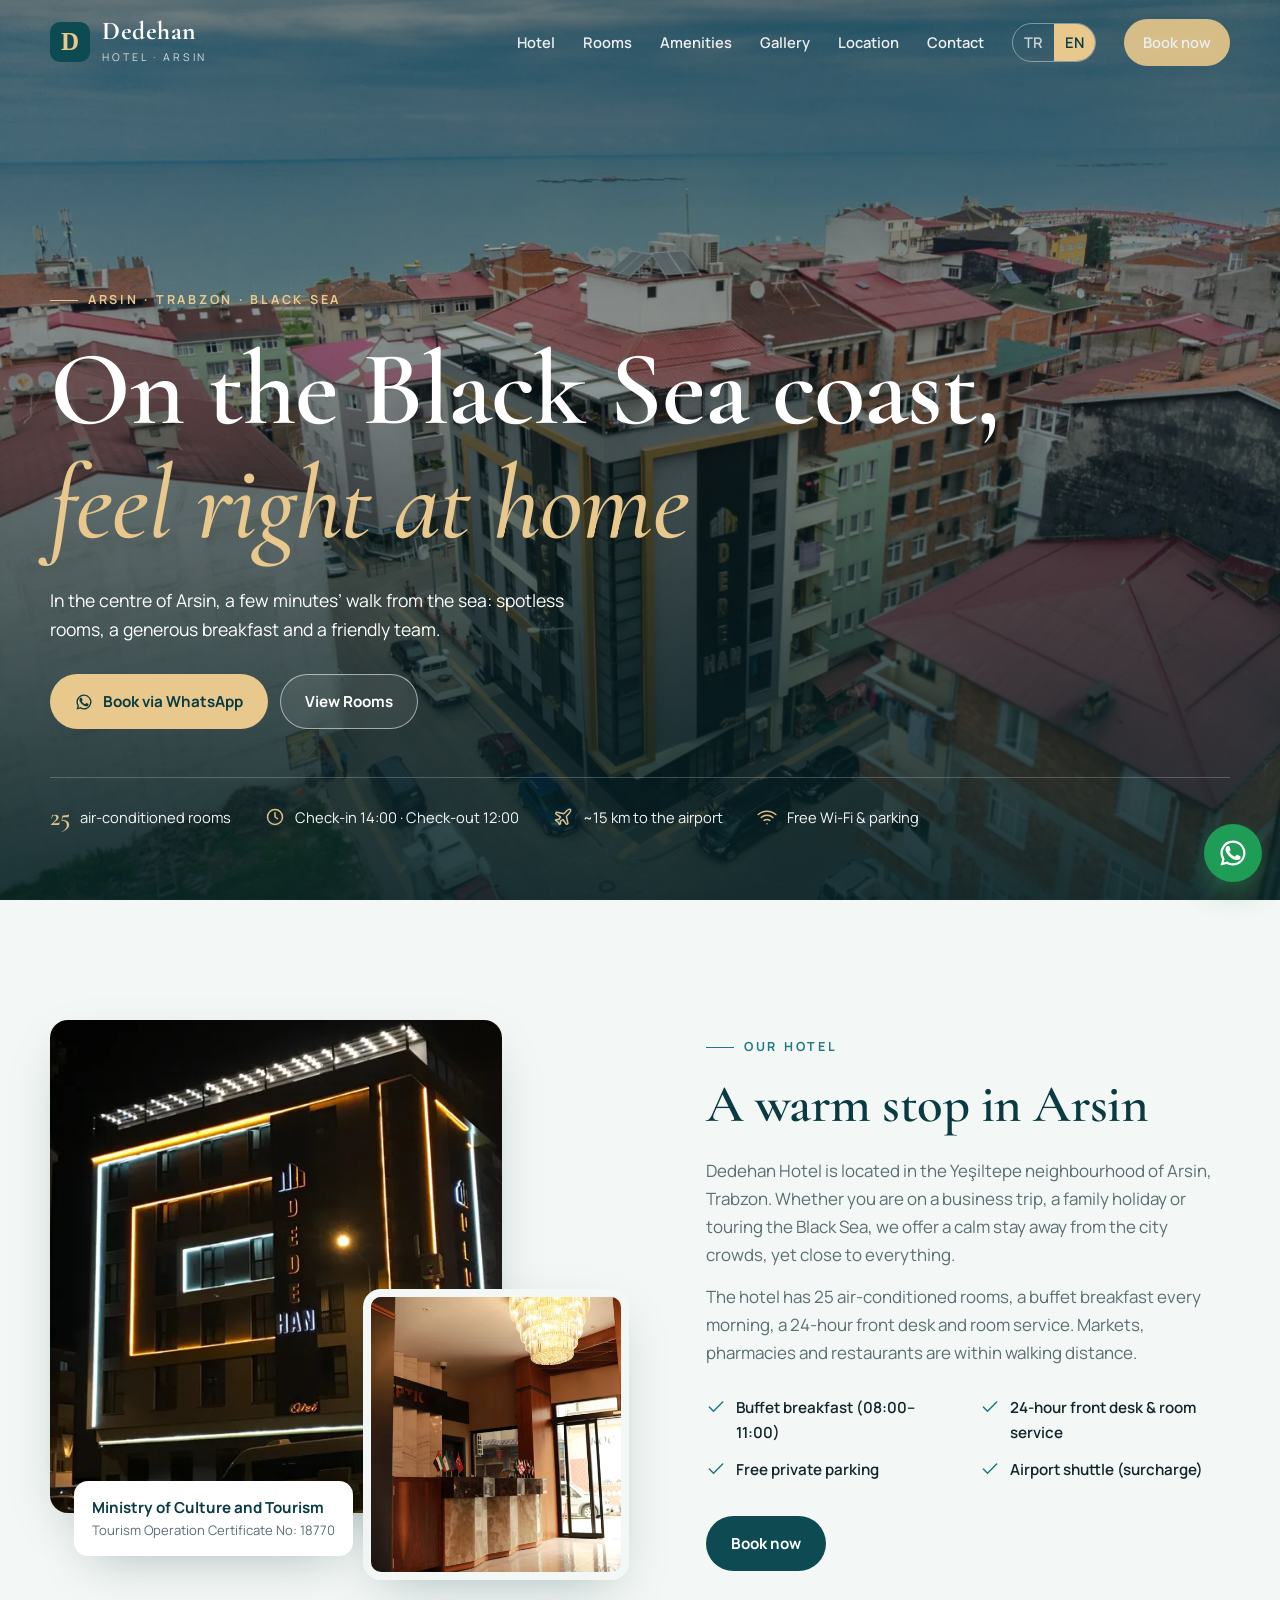
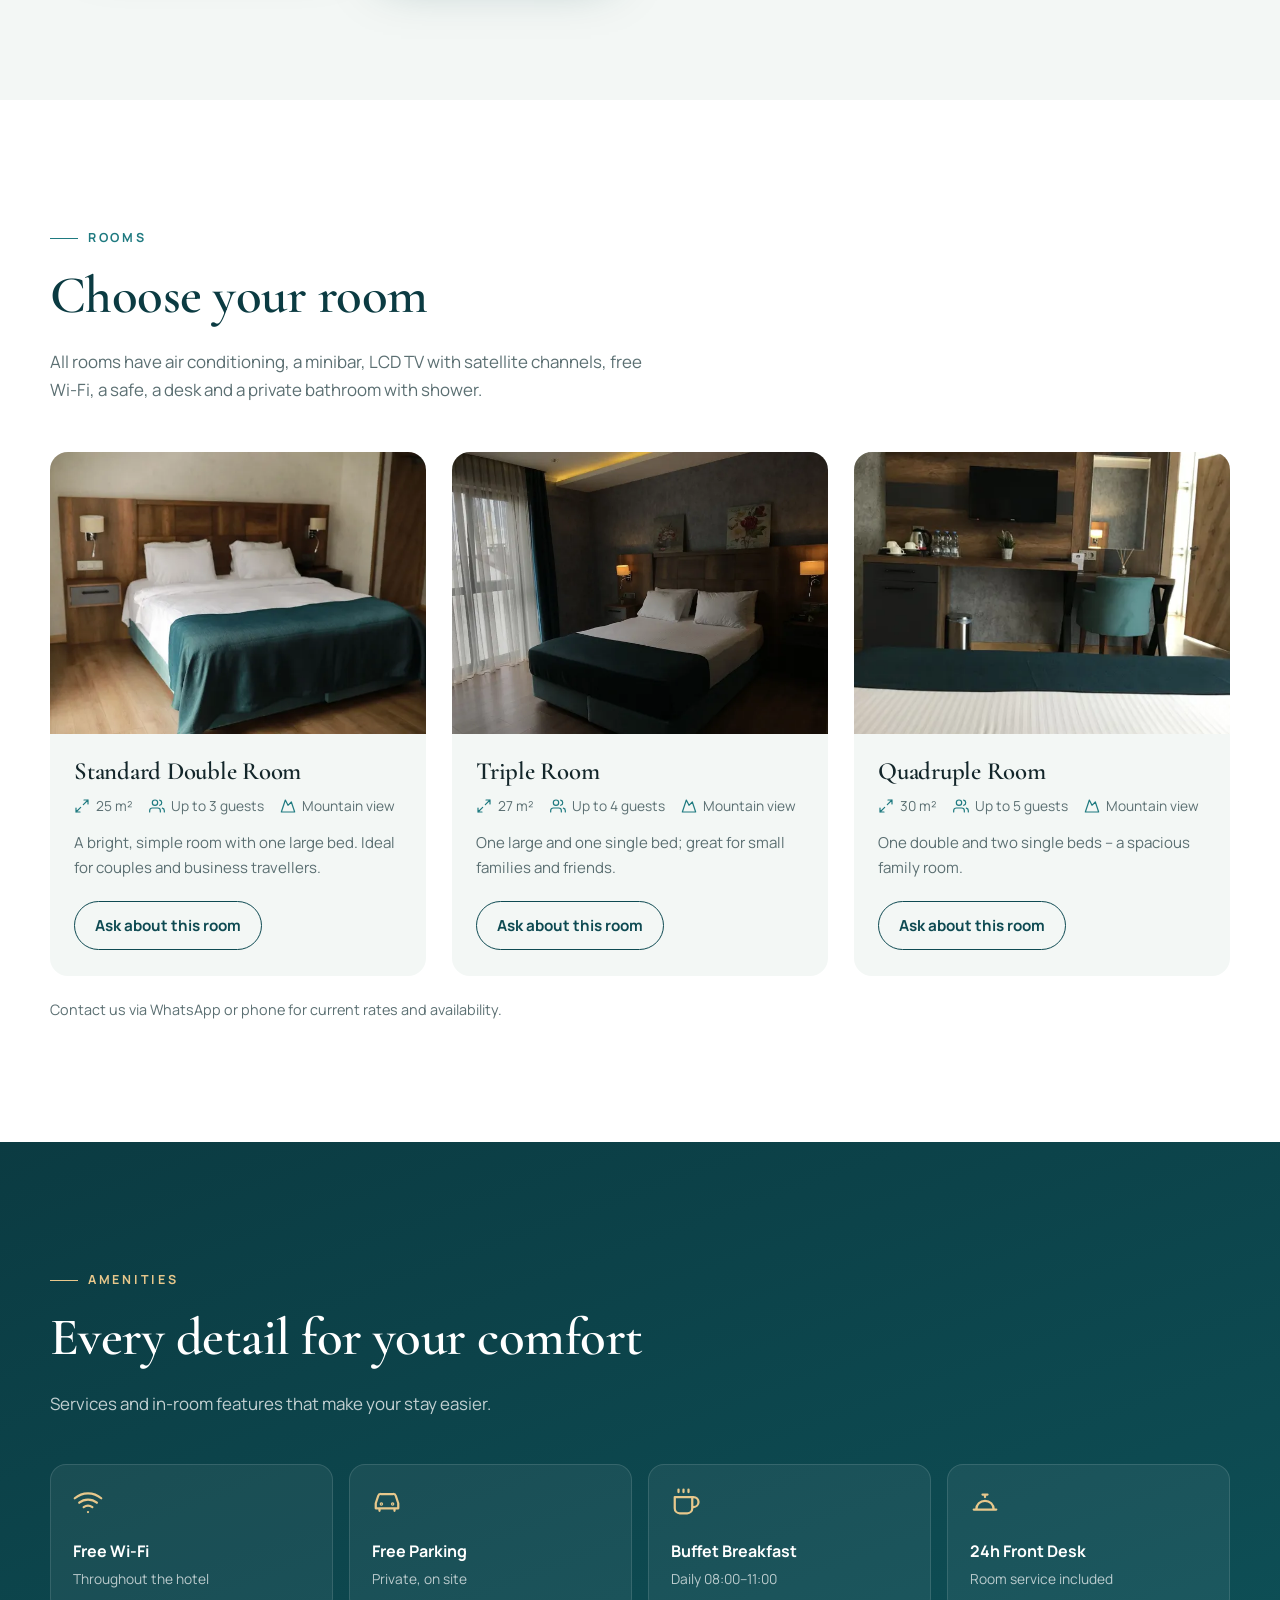
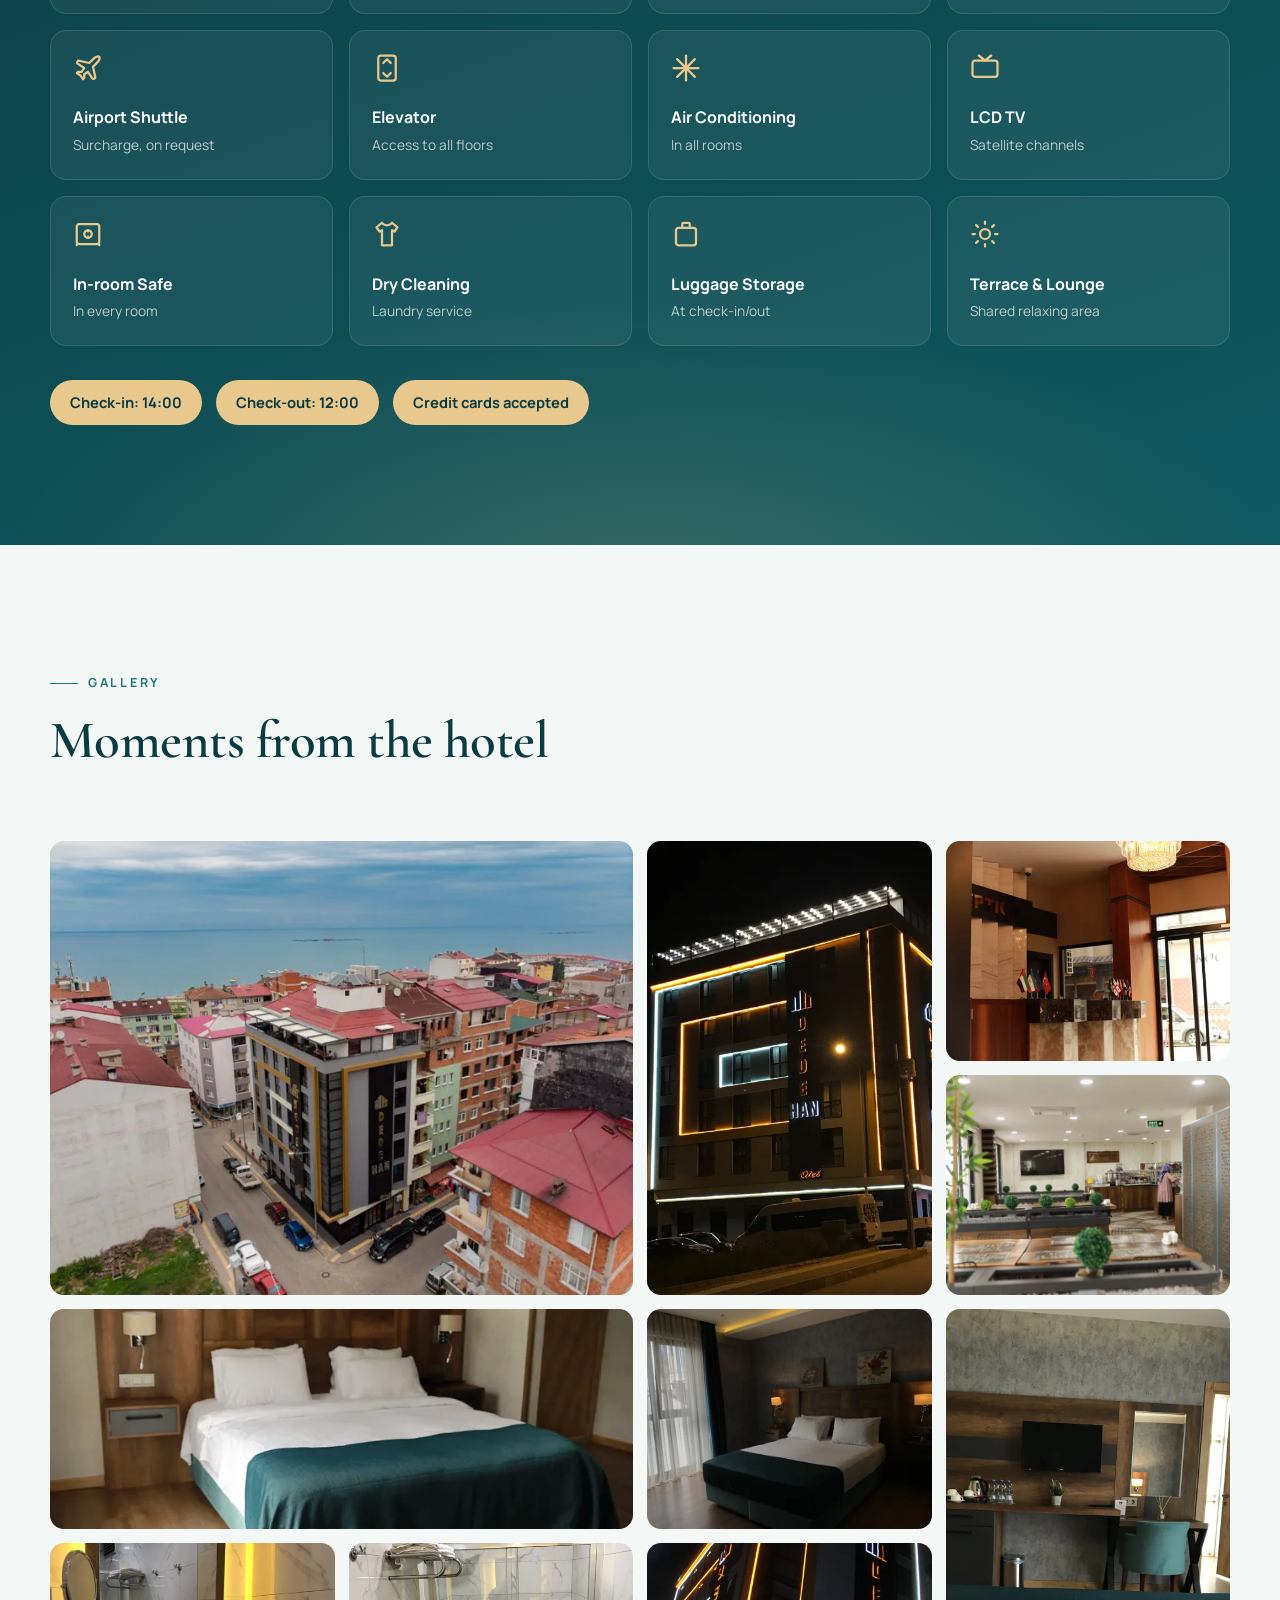
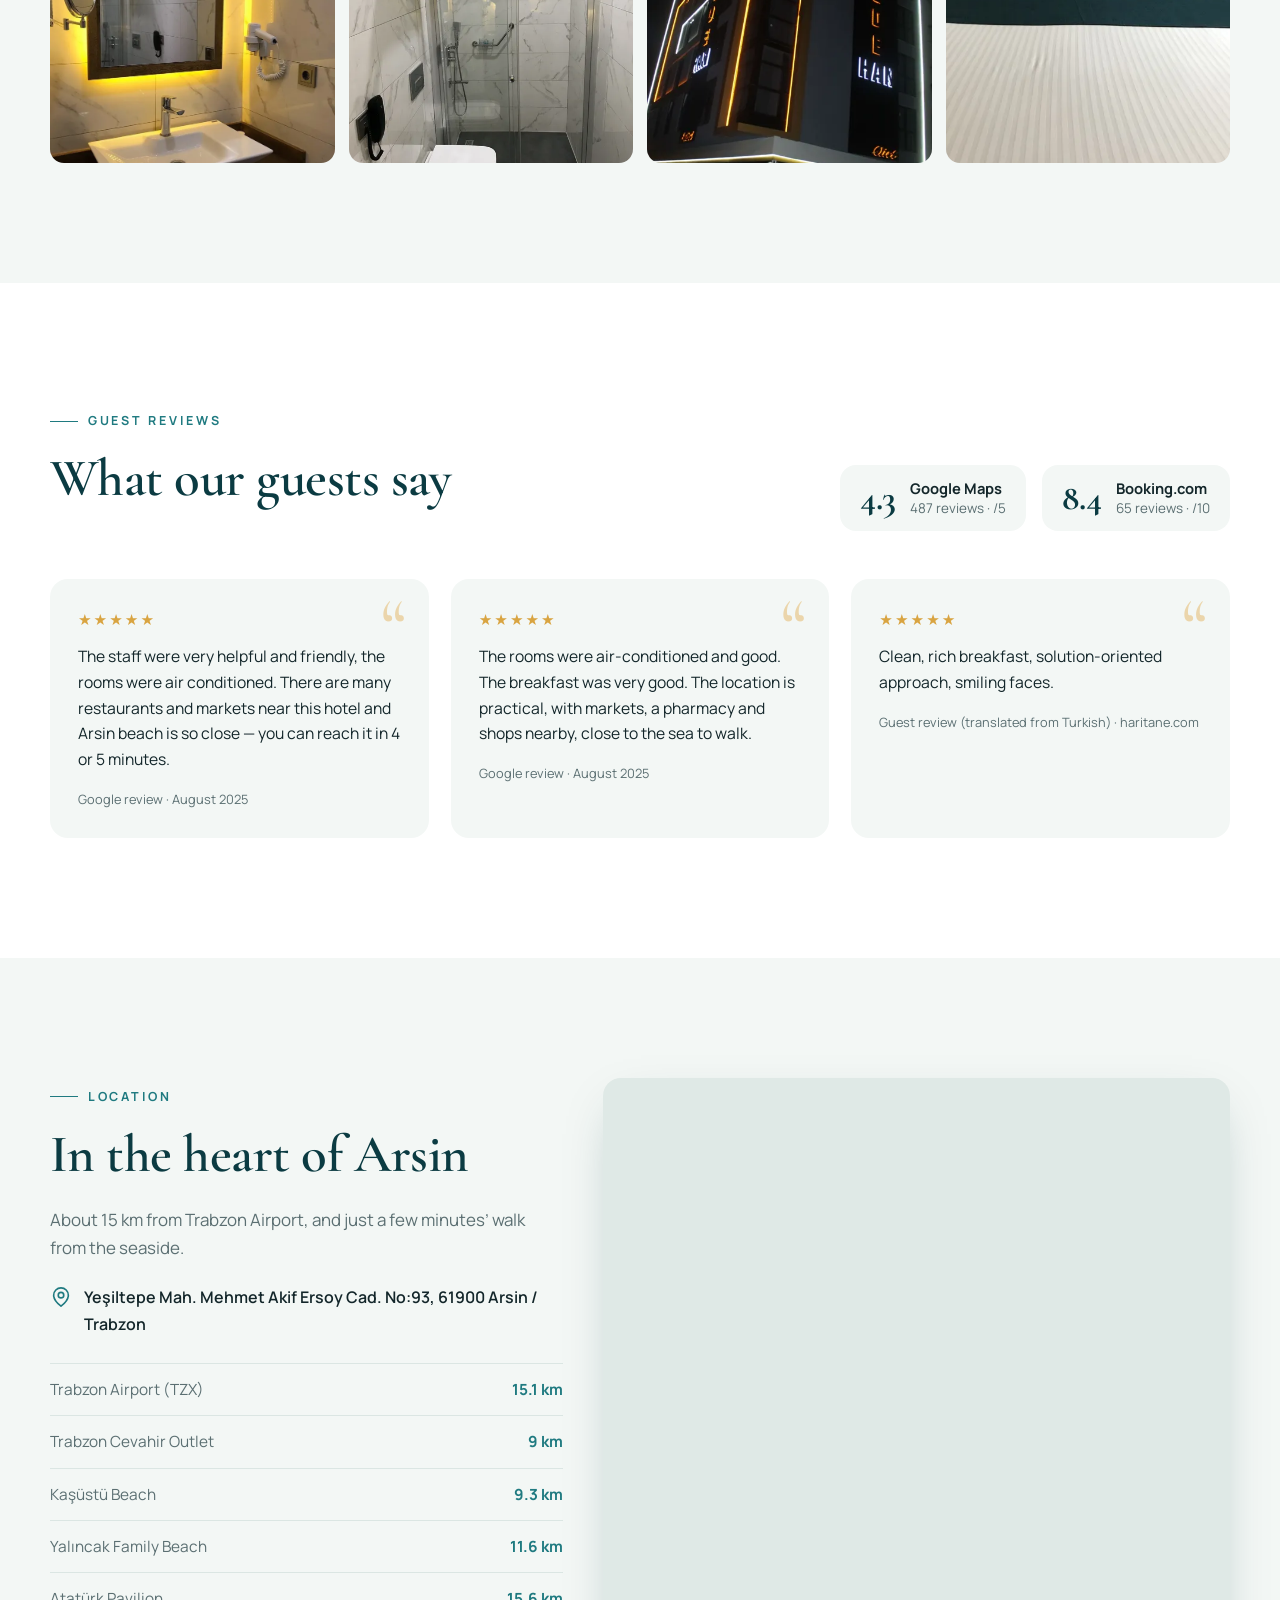
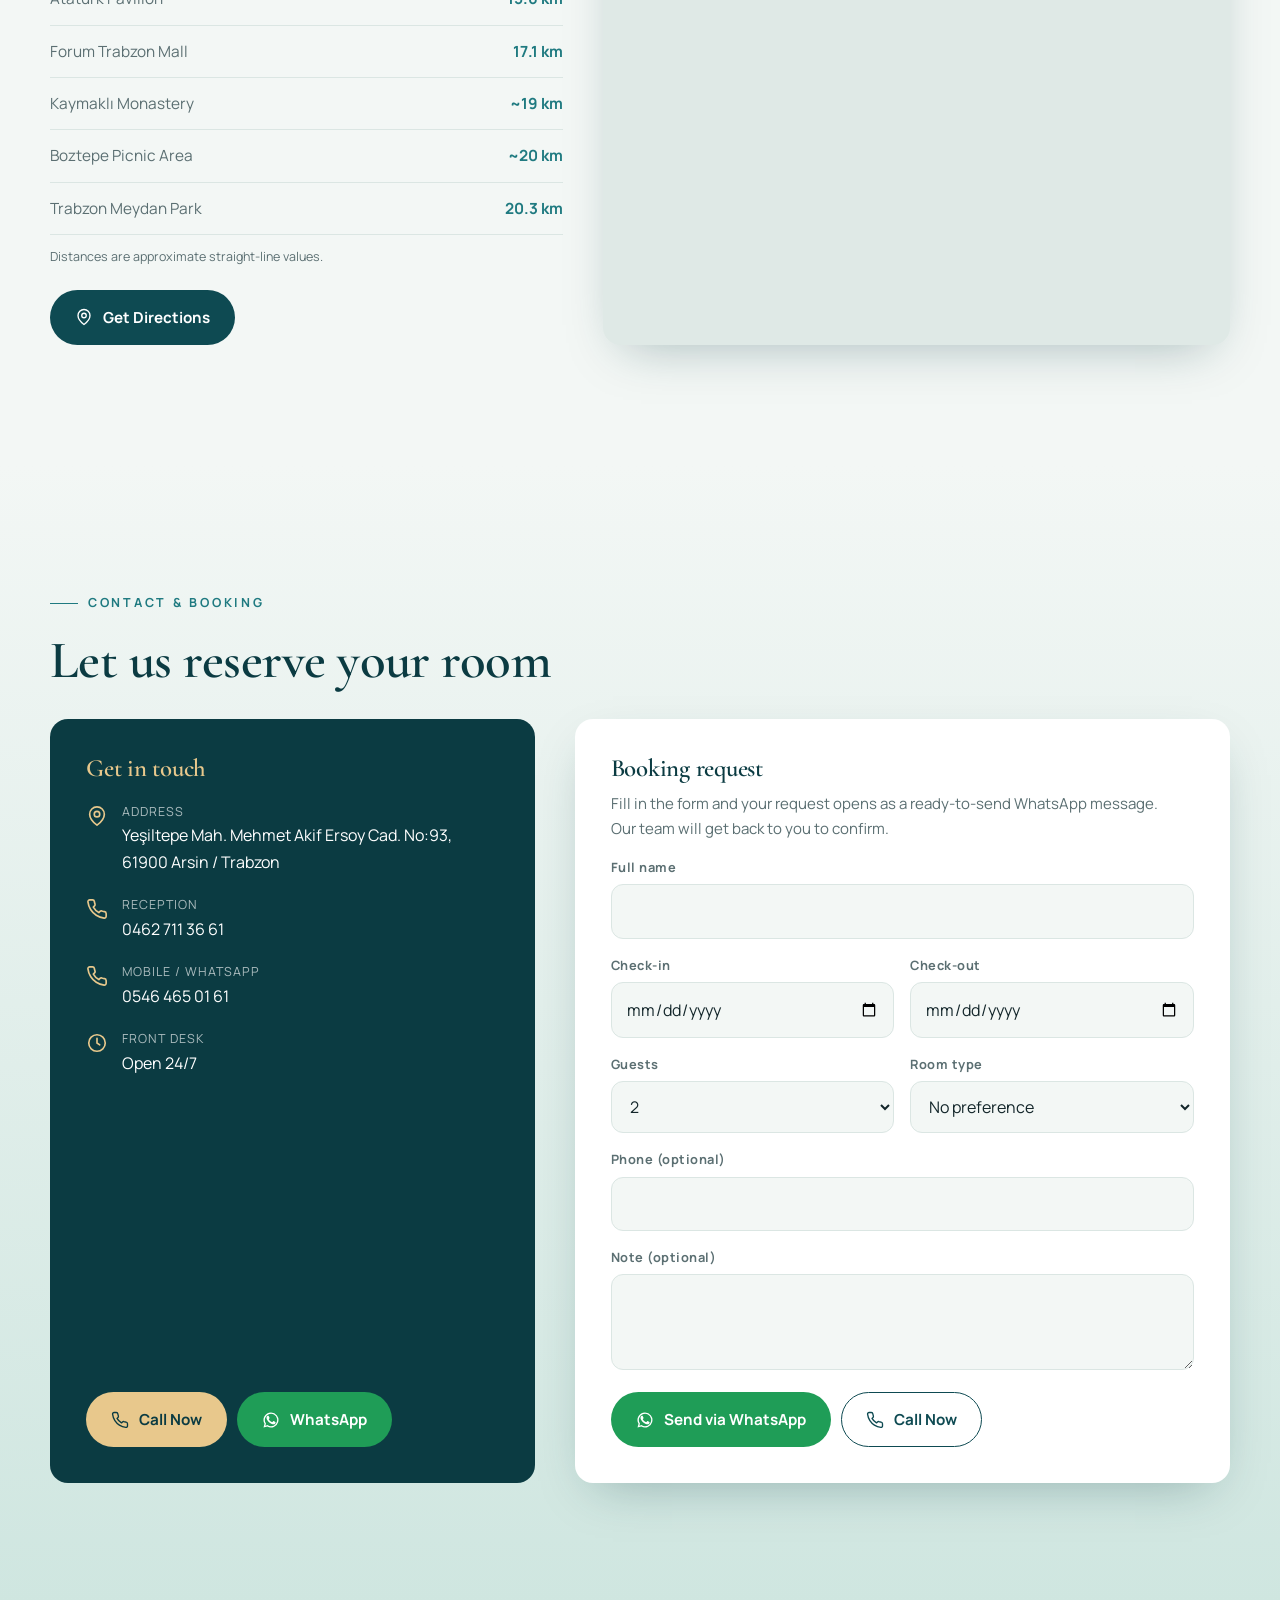
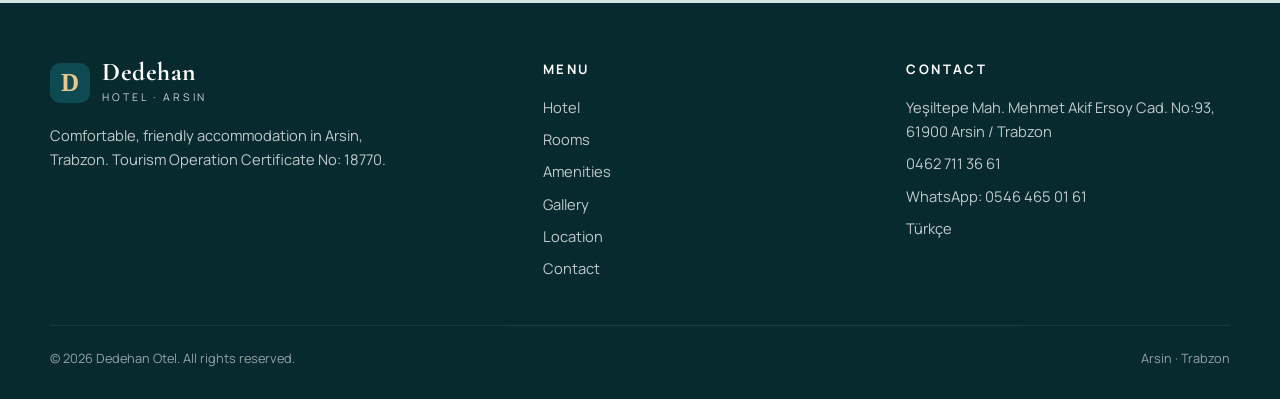
==== en/index.html @ 5c673018 "Dedehan Otel static site (TR/EN)" ====
<!doctype html>
<html lang="en">
<head>
<meta charset="utf-8">
<meta name="viewport" content="width=device-width,initial-scale=1,viewport-fit=cover">
<title>Dedehan Hotel | Arsin, Trabzon – Comfortable Stay by the Black Sea</title>
<meta name="description" content="Dedehan Hotel in Arsin, Trabzon: 25 air-conditioned rooms, buffet breakfast, free parking and a 24-hour front desk. About 15 km from Trabzon Airport.">
<meta name="theme-color" content="#0b3b42">
<link rel="canonical" href="https://adilmertdev.github.io/dedehan-otel/en/">
<link rel="alternate" hreflang="tr" href="https://adilmertdev.github.io/dedehan-otel/">
<link rel="alternate" hreflang="en" href="https://adilmertdev.github.io/dedehan-otel/en/">
<link rel="alternate" hreflang="x-default" href="https://adilmertdev.github.io/dedehan-otel/">
<meta property="og:type" content="website">
<meta property="og:site_name" content="Dedehan Otel">
<meta property="og:title" content="Dedehan Hotel | Arsin, Trabzon – Comfortable Stay by the Black Sea">
<meta property="og:description" content="Dedehan Hotel in Arsin, Trabzon: 25 air-conditioned rooms, buffet breakfast, free parking and a 24-hour front desk. About 15 km from Trabzon Airport.">
<meta property="og:url" content="https://adilmertdev.github.io/dedehan-otel/en/">
<meta property="og:image" content="https://adilmertdev.github.io/dedehan-otel/assets/og.jpg">
<meta property="og:locale" content="en_US">
<meta name="twitter:card" content="summary_large_image">
<link rel="icon" href="../assets/favicon.svg" type="image/svg+xml">
<link rel="icon" href="../assets/favicon-32.png" sizes="32x32">
<link rel="apple-touch-icon" href="../assets/apple-touch-icon.png">
<link rel="preconnect" href="https://fonts.googleapis.com">
<link rel="preconnect" href="https://fonts.gstatic.com" crossorigin>
<link href="https://fonts.googleapis.com/css2?family=Cormorant+Garamond:ital,wght@0,500;0,600;0,700;1,500&family=Manrope:wght@400;600;700&display=swap" rel="stylesheet">
<link rel="preload" as="image" href="../assets/img/havadan-deniz.webp">
<link rel="stylesheet" href="../css/style.css">
<script type="application/ld+json">{"@context": "https://schema.org", "@type": "Hotel", "name": "Dedehan Otel", "alternateName": "Dedehan Hotel", "url": "https://adilmertdev.github.io/dedehan-otel/en/", "image": ["https://adilmertdev.github.io/dedehan-otel/assets/img/havadan-deniz.webp", "https://adilmertdev.github.io/dedehan-otel/assets/img/dis-cephe-gece.webp"], "description": "Dedehan Hotel in Arsin, Trabzon: 25 air-conditioned rooms, buffet breakfast, free parking and a 24-hour front desk. About 15 km from Trabzon Airport.", "telephone": "+904627113661", "address": {"@type": "PostalAddress", "streetAddress": "Yeşiltepe Mah. Mehmet Akif Ersoy Cad. No:93", "addressLocality": "Arsin", "addressRegion": "Trabzon", "postalCode": "61900", "addressCountry": "TR"}, "geo": {"@type": "GeoCoordinates", "latitude": 40.953379, "longitude": 39.935476}, "checkinTime": "14:00", "checkoutTime": "12:00", "numberOfRooms": 25, "amenityFeature": [{"@type": "LocationFeatureSpecification", "name": "Free WiFi", "value": true}, {"@type": "LocationFeatureSpecification", "name": "Free parking", "value": true}, {"@type": "LocationFeatureSpecification", "name": "24-hour front desk", "value": true}, {"@type": "LocationFeatureSpecification", "name": "Room service", "value": true}, {"@type": "LocationFeatureSpecification", "name": "Airport shuttle", "value": true}, {"@type": "LocationFeatureSpecification", "name": "Elevator", "value": true}, {"@type": "LocationFeatureSpecification", "name": "Air conditioning", "value": true}, {"@type": "LocationFeatureSpecification", "name": "Breakfast", "value": true}], "aggregateRating": {"@type": "AggregateRating", "ratingValue": 4.3, "bestRating": 5, "reviewCount": 487}}</script>
</head>
<body>
<header class="hdr"><div class="wrap">
<a class="brand" href="#top"><img src="../assets/favicon.svg" alt="" width="40" height="40"><span><b>Dedehan</b><small>Hotel · Arsin</small></span></a>
<nav class="nav" aria-label="Menu"><a href="#hakkimizda">Hotel</a><a href="#odalar">Rooms</a><a href="#olanaklar">Amenities</a><a href="#galeri">Gallery</a><a href="#konum">Location</a><a href="#iletisim">Contact</a><span class="lang"><a href="../" class="" hreflang="tr" lang="tr">TR</a><a href="./" class="on" hreflang="en" lang="en">EN</a></span><a class="btn btn-sand" href="#iletisim">Book now</a></nav>
<button class="burger" aria-label="Menu" aria-expanded="false"><span></span></button>
</div></header>
<main id="top">
<section class="hero">
<div class="hero-bg"><img src="../assets/img/havadan-deniz.webp" alt="The hotel and the Black Sea" fetchpriority="high"></div>
<div class="wrap">
<span class="eyebrow rv">Arsin · Trabzon · Black Sea</span>
<h1 class="rv d1">On the Black Sea coast,<br><em>feel right at home</em></h1>
<p class="rv d2">In the centre of Arsin, a few minutes’ walk from the sea: spotless rooms, a generous breakfast and a friendly team.</p>
<div class="hero-cta rv d3"><a class="btn btn-sand" href="https://wa.me/905464650161" target="_blank" rel="noopener"><svg viewBox="0 0 24 24" fill="currentColor" aria-hidden="true"><path d="M17.5 14.4c-.3-.1-1.8-.9-2-1-.3-.1-.5-.1-.7.1-.2.3-.8 1-.9 1.2-.2.2-.3.2-.6.1-.3-.1-1.3-.5-2.4-1.5-.9-.8-1.5-1.8-1.7-2.1-.2-.3 0-.5.1-.6l.4-.5c.2-.2.2-.3.3-.5.1-.2 0-.4 0-.5l-.9-2.2c-.2-.6-.5-.5-.7-.5h-.6c-.2 0-.5.1-.8.4-.3.3-1 1-1 2.5s1.1 2.9 1.2 3.1c.1.2 2.1 3.2 5.1 4.5.7.3 1.3.5 1.7.6.7.2 1.4.2 1.9.1.6-.1 1.8-.7 2-1.4.2-.7.2-1.3.2-1.4-.1-.1-.3-.2-.6-.3zM12 2a10 10 0 0 0-8.6 15.1L2 22l5-1.3A10 10 0 1 0 12 2zm0 18.2c-1.5 0-3-.4-4.2-1.2l-.3-.2-3 .8.8-2.9-.2-.3A8.2 8.2 0 1 1 12 20.2z"/></svg>Book via WhatsApp</a><a class="btn btn-ghost" href="#odalar">View Rooms</a></div>
<div class="hero-facts rv d3"><div><b>25</b>air-conditioned rooms</div><div><svg viewBox="0 0 24 24" fill="none" stroke="currentColor" stroke-width="1.8" stroke-linecap="round" stroke-linejoin="round" aria-hidden="true"><circle cx="12" cy="12" r="9"/><path d="M12 7v5l3 2"/></svg>Check-in 14:00 · Check-out 12:00</div><div><svg viewBox="0 0 24 24" fill="none" stroke="currentColor" stroke-width="1.8" stroke-linecap="round" stroke-linejoin="round" aria-hidden="true"><path d="M17.8 19.2 16 11l3.5-3.5C21 6 21.5 4 21 3c-1-.5-3 0-4.5 1.5L13 8 4.8 6.2c-.5-.1-.9.1-1.1.5l-.3.5c-.2.5-.1 1 .3 1.3L9 12l-2 3H4l-1 1 3 2 2 3 1-1v-3l3-2 3.5 5.3c.3.4.8.5 1.3.3l.5-.2c.4-.3.6-.7.5-1.2z"/></svg>~15 km to the airport</div><div><svg viewBox="0 0 24 24" fill="none" stroke="currentColor" stroke-width="1.8" stroke-linecap="round" stroke-linejoin="round" aria-hidden="true"><path d="M5 12.55a11 11 0 0 1 14.08 0M1.42 9a16 16 0 0 1 21.16 0M8.53 16.11a6 6 0 0 1 6.95 0M12 20h.01"/></svg>Free Wi‑Fi & parking</div></div>
</div>
</section>

<section id="hakkimizda"><div class="wrap about-grid">
<div class="about-media rv"><img class="a1" src="../assets/img/dis-cephe-gece-sm.webp" alt="Hotel façade at night" loading="lazy"><img class="a2" src="../assets/img/lobi-sm.webp" alt="Lobby &amp; reception" loading="lazy"><div class="badge-cert"><b>Ministry of Culture and Tourism</b>Tourism Operation Certificate No: 18770</div></div>
<div><span class="eyebrow rv">Our Hotel</span><h2 class="rv d1">A warm stop in Arsin</h2><p class="lead rv d2">Dedehan Hotel is located in the Yeşiltepe neighbourhood of Arsin, Trabzon. Whether you are on a business trip, a family holiday or touring the Black Sea, we offer a calm stay away from the city crowds, yet close to everything.</p><p class="lead rv d2" style="margin-top:14px">The hotel has 25 air-conditioned rooms, a buffet breakfast every morning, a 24-hour front desk and room service. Markets, pharmacies and restaurants are within walking distance.</p>
<ul class="ticks rv d3"><li><svg viewBox="0 0 24 24" fill="none" stroke="currentColor" stroke-width="1.8" stroke-linecap="round" stroke-linejoin="round" aria-hidden="true"><path d="M20 6 9 17l-5-5"/></svg>Buffet breakfast (08:00–11:00)</li><li><svg viewBox="0 0 24 24" fill="none" stroke="currentColor" stroke-width="1.8" stroke-linecap="round" stroke-linejoin="round" aria-hidden="true"><path d="M20 6 9 17l-5-5"/></svg>24-hour front desk & room service</li><li><svg viewBox="0 0 24 24" fill="none" stroke="currentColor" stroke-width="1.8" stroke-linecap="round" stroke-linejoin="round" aria-hidden="true"><path d="M20 6 9 17l-5-5"/></svg>Free private parking</li><li><svg viewBox="0 0 24 24" fill="none" stroke="currentColor" stroke-width="1.8" stroke-linecap="round" stroke-linejoin="round" aria-hidden="true"><path d="M20 6 9 17l-5-5"/></svg>Airport shuttle (surcharge)</li></ul>
<a class="btn btn-teal rv d3" href="#iletisim">Book now</a></div>
</div></section>

<section id="odalar" class="rooms"><div class="wrap">
<div class="sec-head"><div><span class="eyebrow rv">Rooms</span><h2 class="rv d1">Choose your room</h2><p class="lead rv d2">All rooms have air conditioning, a minibar, LCD TV with satellite channels, free Wi‑Fi, a safe, a desk and a private bathroom with shower.</p></div></div>
<div class="room-grid"><article class="room rv d0"><div class="room-img"><img src="../assets/img/oda-1-sm.webp" alt="Standard Double Room" loading="lazy" width="720" height="540"></div><div class="room-body"><h3>Standard Double Room</h3><div class="room-meta"><span><svg viewBox="0 0 24 24" fill="none" stroke="currentColor" stroke-width="1.8" stroke-linecap="round" stroke-linejoin="round" aria-hidden="true"><path d="M15 3h6v6M9 21H3v-6M21 3l-7 7M3 21l7-7"/></svg>25 m²</span><span><svg viewBox="0 0 24 24" fill="none" stroke="currentColor" stroke-width="1.8" stroke-linecap="round" stroke-linejoin="round" aria-hidden="true"><path d="M17 21v-2a4 4 0 0 0-4-4H5a4 4 0 0 0-4 4v2"/><circle cx="9" cy="7" r="4"/><path d="M23 21v-2a4 4 0 0 0-3-3.9M16 3.1a4 4 0 0 1 0 7.8"/></svg>Up to 3 guests</span><span><svg viewBox="0 0 24 24" fill="none" stroke="currentColor" stroke-width="1.8" stroke-linecap="round" stroke-linejoin="round" aria-hidden="true"><path d="m8 3 4 8 5-5 5 15H2z"/></svg>Mountain view</span></div><p>A bright, simple room with one large bed. Ideal for couples and business travellers.</p><a class="btn btn-line" href="#iletisim" data-room="Standard Double Room">Ask about this room</a></div></article><article class="room rv d1"><div class="room-img"><img src="../assets/img/oda-2-sm.webp" alt="Triple Room" loading="lazy" width="720" height="540"></div><div class="room-body"><h3>Triple Room</h3><div class="room-meta"><span><svg viewBox="0 0 24 24" fill="none" stroke="currentColor" stroke-width="1.8" stroke-linecap="round" stroke-linejoin="round" aria-hidden="true"><path d="M15 3h6v6M9 21H3v-6M21 3l-7 7M3 21l7-7"/></svg>27 m²</span><span><svg viewBox="0 0 24 24" fill="none" stroke="currentColor" stroke-width="1.8" stroke-linecap="round" stroke-linejoin="round" aria-hidden="true"><path d="M17 21v-2a4 4 0 0 0-4-4H5a4 4 0 0 0-4 4v2"/><circle cx="9" cy="7" r="4"/><path d="M23 21v-2a4 4 0 0 0-3-3.9M16 3.1a4 4 0 0 1 0 7.8"/></svg>Up to 4 guests</span><span><svg viewBox="0 0 24 24" fill="none" stroke="currentColor" stroke-width="1.8" stroke-linecap="round" stroke-linejoin="round" aria-hidden="true"><path d="m8 3 4 8 5-5 5 15H2z"/></svg>Mountain view</span></div><p>One large and one single bed; great for small families and friends.</p><a class="btn btn-line" href="#iletisim" data-room="Triple Room">Ask about this room</a></div></article><article class="room rv d2"><div class="room-img"><img src="../assets/img/oda-calisma-sm.webp" alt="Quadruple Room" loading="lazy" width="720" height="540"></div><div class="room-body"><h3>Quadruple Room</h3><div class="room-meta"><span><svg viewBox="0 0 24 24" fill="none" stroke="currentColor" stroke-width="1.8" stroke-linecap="round" stroke-linejoin="round" aria-hidden="true"><path d="M15 3h6v6M9 21H3v-6M21 3l-7 7M3 21l7-7"/></svg>30 m²</span><span><svg viewBox="0 0 24 24" fill="none" stroke="currentColor" stroke-width="1.8" stroke-linecap="round" stroke-linejoin="round" aria-hidden="true"><path d="M17 21v-2a4 4 0 0 0-4-4H5a4 4 0 0 0-4 4v2"/><circle cx="9" cy="7" r="4"/><path d="M23 21v-2a4 4 0 0 0-3-3.9M16 3.1a4 4 0 0 1 0 7.8"/></svg>Up to 5 guests</span><span><svg viewBox="0 0 24 24" fill="none" stroke="currentColor" stroke-width="1.8" stroke-linecap="round" stroke-linejoin="round" aria-hidden="true"><path d="m8 3 4 8 5-5 5 15H2z"/></svg>Mountain view</span></div><p>One double and two single beds – a spacious family room.</p><a class="btn btn-line" href="#iletisim" data-room="Quadruple Room">Ask about this room</a></div></article></div>
<p class="room-note rv">Contact us via WhatsApp or phone for current rates and availability.</p>
</div></section>

<section id="olanaklar" class="amen"><div class="wrap">
<span class="eyebrow rv">Amenities</span><h2 class="rv d1">Every detail for your comfort</h2><p class="lead rv d2">Services and in-room features that make your stay easier.</p>
<div class="amen-grid"><div class="am rv d0"><svg viewBox="0 0 24 24" fill="none" stroke="currentColor" stroke-width="1.8" stroke-linecap="round" stroke-linejoin="round" aria-hidden="true"><path d="M5 12.55a11 11 0 0 1 14.08 0M1.42 9a16 16 0 0 1 21.16 0M8.53 16.11a6 6 0 0 1 6.95 0M12 20h.01"/></svg><b>Free Wi‑Fi</b><span>Throughout the hotel</span></div><div class="am rv d1"><svg viewBox="0 0 24 24" fill="none" stroke="currentColor" stroke-width="1.8" stroke-linecap="round" stroke-linejoin="round" aria-hidden="true"><path d="M5 17h14M6 17v2M18 17v2M3 13l2-6a2 2 0 0 1 2-1.4h10A2 2 0 0 1 19 7l2 6v4H3z"/><circle cx="7.5" cy="13.5" r=".5"/><circle cx="16.5" cy="13.5" r=".5"/></svg><b>Free Parking</b><span>Private, on site</span></div><div class="am rv d2"><svg viewBox="0 0 24 24" fill="none" stroke="currentColor" stroke-width="1.8" stroke-linecap="round" stroke-linejoin="round" aria-hidden="true"><path d="M17 8h1a4 4 0 0 1 0 8h-1M3 8h14v9a4 4 0 0 1-4 4H7a4 4 0 0 1-4-4z"/><path d="M6 2v2M10 2v2M14 2v2"/></svg><b>Buffet Breakfast</b><span>Daily 08:00–11:00</span></div><div class="am rv d3"><svg viewBox="0 0 24 24" fill="none" stroke="currentColor" stroke-width="1.8" stroke-linecap="round" stroke-linejoin="round" aria-hidden="true"><path d="M3 18h18M5 18a7 7 0 0 1 14 0M12 8V6M10 6h4"/></svg><b>24h Front Desk</b><span>Room service included</span></div><div class="am rv d0"><svg viewBox="0 0 24 24" fill="none" stroke="currentColor" stroke-width="1.8" stroke-linecap="round" stroke-linejoin="round" aria-hidden="true"><path d="M17.8 19.2 16 11l3.5-3.5C21 6 21.5 4 21 3c-1-.5-3 0-4.5 1.5L13 8 4.8 6.2c-.5-.1-.9.1-1.1.5l-.3.5c-.2.5-.1 1 .3 1.3L9 12l-2 3H4l-1 1 3 2 2 3 1-1v-3l3-2 3.5 5.3c.3.4.8.5 1.3.3l.5-.2c.4-.3.6-.7.5-1.2z"/></svg><b>Airport Shuttle</b><span>Surcharge, on request</span></div><div class="am rv d1"><svg viewBox="0 0 24 24" fill="none" stroke="currentColor" stroke-width="1.8" stroke-linecap="round" stroke-linejoin="round" aria-hidden="true"><rect x="5" y="2" width="14" height="20" rx="2"/><path d="m9 8 3-3 3 3M9 16l3 3 3-3"/></svg><b>Elevator</b><span>Access to all floors</span></div><div class="am rv d2"><svg viewBox="0 0 24 24" fill="none" stroke="currentColor" stroke-width="1.8" stroke-linecap="round" stroke-linejoin="round" aria-hidden="true"><path d="M12 2v20M4.9 4.9l14.2 14.2M2 12h20M4.9 19.1 19.1 4.9"/></svg><b>Air Conditioning</b><span>In all rooms</span></div><div class="am rv d3"><svg viewBox="0 0 24 24" fill="none" stroke="currentColor" stroke-width="1.8" stroke-linecap="round" stroke-linejoin="round" aria-hidden="true"><rect x="2" y="6" width="20" height="13" rx="2"/><path d="m17 2-5 4-5-4"/></svg><b>LCD TV</b><span>Satellite channels</span></div><div class="am rv d0"><svg viewBox="0 0 24 24" fill="none" stroke="currentColor" stroke-width="1.8" stroke-linecap="round" stroke-linejoin="round" aria-hidden="true"><rect x="3" y="4" width="18" height="16" rx="2"/><circle cx="12" cy="12" r="3"/><path d="M12 9v1M12 14v1M3 20v1M21 20v1"/></svg><b>In-room Safe</b><span>In every room</span></div><div class="am rv d1"><svg viewBox="0 0 24 24" fill="none" stroke="currentColor" stroke-width="1.8" stroke-linecap="round" stroke-linejoin="round" aria-hidden="true"><path d="M20.4 6.6 16 3c-.8 1.2-2.3 2-4 2s-3.2-.8-4-2L3.6 6.6 6 10l2-1v12h8V9l2 1z"/></svg><b>Dry Cleaning</b><span>Laundry service</span></div><div class="am rv d2"><svg viewBox="0 0 24 24" fill="none" stroke="currentColor" stroke-width="1.8" stroke-linecap="round" stroke-linejoin="round" aria-hidden="true"><rect x="4" y="7" width="16" height="14" rx="2"/><path d="M9 7V4a1 1 0 0 1 1-1h4a1 1 0 0 1 1 1v3"/></svg><b>Luggage Storage</b><span>At check-in/out</span></div><div class="am rv d3"><svg viewBox="0 0 24 24" fill="none" stroke="currentColor" stroke-width="1.8" stroke-linecap="round" stroke-linejoin="round" aria-hidden="true"><circle cx="12" cy="12" r="4"/><path d="M12 2v2M12 20v2M4.9 4.9l1.4 1.4M17.7 17.7l1.4 1.4M2 12h2M20 12h2M4.9 19.1l1.4-1.4M17.7 6.3l1.4-1.4"/></svg><b>Terrace & Lounge</b><span>Shared relaxing area</span></div></div>
<div class="policy rv"><div>Check-in: 14:00</div><div>Check-out: 12:00</div><div>Credit cards accepted</div></div>
</div></section>

<section id="galeri"><div class="wrap">
<div class="sec-head"><div><span class="eyebrow rv">Gallery</span><h2 class="rv d1">Moments from the hotel</h2></div></div>
<div class="gal"><button class="w2 h2 rv" data-full="../assets/img/havadan-deniz.webp" data-cap="The hotel and the Black Sea" aria-label="The hotel and the Black Sea"><img src="../assets/img/havadan-deniz-sm.webp" alt="The hotel and the Black Sea" loading="lazy"><figcaption>The hotel and the Black Sea</figcaption></button><button class="h2 rv" data-full="../assets/img/dis-cephe-gece.webp" data-cap="Hotel façade at night" aria-label="Hotel façade at night"><img src="../assets/img/dis-cephe-gece-sm.webp" alt="Hotel façade at night" loading="lazy"><figcaption>Hotel façade at night</figcaption></button><button class=" rv" data-full="../assets/img/lobi.webp" data-cap="Lobby &amp; reception" aria-label="Lobby &amp; reception"><img src="../assets/img/lobi-sm.webp" alt="Lobby &amp; reception" loading="lazy"><figcaption>Lobby & reception</figcaption></button><button class=" rv" data-full="../assets/img/kahvalti.webp" data-cap="Breakfast hall" aria-label="Breakfast hall"><img src="../assets/img/kahvalti-sm.webp" alt="Breakfast hall" loading="lazy"><figcaption>Breakfast hall</figcaption></button><button class="w2 rv" data-full="../assets/img/oda-1.webp" data-cap="Standard room" aria-label="Standard room"><img src="../assets/img/oda-1-sm.webp" alt="Standard room" loading="lazy"><figcaption>Standard room</figcaption></button><button class=" rv" data-full="../assets/img/oda-2.webp" data-cap="Room" aria-label="Room"><img src="../assets/img/oda-2-sm.webp" alt="Room" loading="lazy"><figcaption>Room</figcaption></button><button class="h2 rv" data-full="../assets/img/oda-calisma.webp" data-cap="Room – work area" aria-label="Room – work area"><img src="../assets/img/oda-calisma-sm.webp" alt="Room – work area" loading="lazy"><figcaption>Room – work area</figcaption></button><button class=" rv" data-full="../assets/img/banyo.webp" data-cap="Bathroom" aria-label="Bathroom"><img src="../assets/img/banyo-sm.webp" alt="Bathroom" loading="lazy"><figcaption>Bathroom</figcaption></button><button class=" rv" data-full="../assets/img/dus.webp" data-cap="Shower" aria-label="Shower"><img src="../assets/img/dus-sm.webp" alt="Shower" loading="lazy"><figcaption>Shower</figcaption></button><button class=" rv" data-full="../assets/img/dis-cephe-yan.webp" data-cap="Hotel façade" aria-label="Hotel façade"><img src="../assets/img/dis-cephe-yan-sm.webp" alt="Hotel façade" loading="lazy"><figcaption>Hotel façade</figcaption></button></div>
</div></section>

<section id="yorumlar" class="reviews"><div class="wrap">
<div class="sec-head"><div><span class="eyebrow rv">Guest Reviews</span><h2 class="rv d1">What our guests say</h2></div><div class="scores rv d2"><div class="score"><b>4.3</b><span><strong>Google Maps</strong>487 reviews · /5</span></div><div class="score"><b>8.4</b><span><strong>Booking.com</strong>65 reviews · /10</span></div></div></div>
<div class="rev-grid"><blockquote class="rev rv d0"><div class="stars" aria-label="5/5">★★★★★</div><p>The staff were very helpful and friendly, the rooms were air conditioned. There are many restaurants and markets near this hotel and Arsin beach is so close — you can reach it in 4 or 5 minutes.</p><small>Google review · August 2025</small></blockquote><blockquote class="rev rv d1"><div class="stars" aria-label="5/5">★★★★★</div><p>The rooms were air-conditioned and good. The breakfast was very good. The location is practical, with markets, a pharmacy and shops nearby, close to the sea to walk.</p><small>Google review · August 2025</small></blockquote><blockquote class="rev rv d2"><div class="stars" aria-label="5/5">★★★★★</div><p>Clean, rich breakfast, solution-oriented approach, smiling faces.</p><small>Guest review (translated from Turkish) · haritane.com</small></blockquote></div>
</div></section>

<section id="konum"><div class="wrap loc-grid">
<div><span class="eyebrow rv">Location</span><h2 class="rv d1">In the heart of Arsin</h2><p class="lead rv d2">About 15 km from Trabzon Airport, and just a few minutes’ walk from the seaside.</p>
<div class="addr rv"><svg viewBox="0 0 24 24" fill="none" stroke="currentColor" stroke-width="1.8" stroke-linecap="round" stroke-linejoin="round" aria-hidden="true"><path d="M20 10c0 6-8 12-8 12s-8-6-8-12a8 8 0 0 1 16 0z"/><circle cx="12" cy="10" r="3"/></svg><span>Yeşiltepe Mah. Mehmet Akif Ersoy Cad. No:93, 61900 Arsin / Trabzon</span></div>
<ul class="near rv"><li><span>Trabzon Airport (TZX)</span><b>15.1 km</b></li><li><span>Trabzon Cevahir Outlet</span><b>9 km</b></li><li><span>Kaşüstü Beach</span><b>9.3 km</b></li><li><span>Yalıncak Family Beach</span><b>11.6 km</b></li><li><span>Atatürk Pavilion</span><b>15.6 km</b></li><li><span>Forum Trabzon Mall</span><b>17.1 km</b></li><li><span>Kaymaklı Monastery</span><b>~19 km</b></li><li><span>Boztepe Picnic Area</span><b>~20 km</b></li><li><span>Trabzon Meydan Park</span><b>20.3 km</b></li></ul><p class="src">Distances are approximate straight-line values.</p>
<a class="btn btn-teal" style="margin-top:22px" href="https://www.google.com/maps/dir/?api=1&destination=40.953379,39.935476" target="_blank" rel="noopener"><svg viewBox="0 0 24 24" fill="none" stroke="currentColor" stroke-width="1.8" stroke-linecap="round" stroke-linejoin="round" aria-hidden="true"><path d="M20 10c0 6-8 12-8 12s-8-6-8-12a8 8 0 0 1 16 0z"/><circle cx="12" cy="10" r="3"/></svg>Get Directions</a></div>
<div class="map rv d1"><iframe title="Google Maps – Dedehan Otel" src="https://maps.google.com/maps?q=Dedehan+Otel,+Mehmet+Akif+Ersoy+Cd.+No:93,+61900+Arsin/Trabzon&amp;hl=en&amp;z=16&amp;output=embed" loading="lazy" referrerpolicy="no-referrer-when-downgrade" allowfullscreen></iframe></div>
</div></section>

<section id="iletisim" class="contact"><div class="wrap">
<span class="eyebrow rv">Contact & Booking</span><h2 class="rv d1">Let us reserve your room</h2>
<div class="ct-grid" style="margin-top:30px">
<div class="ct-card rv"><h3>Get in touch</h3>
<div class="ct-item"><svg viewBox="0 0 24 24" fill="none" stroke="currentColor" stroke-width="1.8" stroke-linecap="round" stroke-linejoin="round" aria-hidden="true"><path d="M20 10c0 6-8 12-8 12s-8-6-8-12a8 8 0 0 1 16 0z"/><circle cx="12" cy="10" r="3"/></svg><div><small>Address</small>Yeşiltepe Mah. Mehmet Akif Ersoy Cad. No:93, 61900 Arsin / Trabzon</div></div>
<div class="ct-item"><svg viewBox="0 0 24 24" fill="none" stroke="currentColor" stroke-width="1.8" stroke-linecap="round" stroke-linejoin="round" aria-hidden="true"><path d="M22 16.9v3a2 2 0 0 1-2.2 2 19.8 19.8 0 0 1-8.6-3.1 19.5 19.5 0 0 1-6-6A19.8 19.8 0 0 1 2.1 4.2 2 2 0 0 1 4.1 2h3a2 2 0 0 1 2 1.7c.1 1 .4 1.9.7 2.8a2 2 0 0 1-.5 2.1L8 9.9a16 16 0 0 0 6 6l1.3-1.3a2 2 0 0 1 2.1-.4c.9.3 1.8.6 2.8.7a2 2 0 0 1 1.7 2z"/></svg><div><small>Reception</small><a href="tel:+904627113661">0462 711 36 61</a></div></div>
<div class="ct-item"><svg viewBox="0 0 24 24" fill="none" stroke="currentColor" stroke-width="1.8" stroke-linecap="round" stroke-linejoin="round" aria-hidden="true"><path d="M22 16.9v3a2 2 0 0 1-2.2 2 19.8 19.8 0 0 1-8.6-3.1 19.5 19.5 0 0 1-6-6A19.8 19.8 0 0 1 2.1 4.2 2 2 0 0 1 4.1 2h3a2 2 0 0 1 2 1.7c.1 1 .4 1.9.7 2.8a2 2 0 0 1-.5 2.1L8 9.9a16 16 0 0 0 6 6l1.3-1.3a2 2 0 0 1 2.1-.4c.9.3 1.8.6 2.8.7a2 2 0 0 1 1.7 2z"/></svg><div><small>Mobile / WhatsApp</small><a href="tel:+905464650161">0546 465 01 61</a></div></div>
<div class="ct-item"><svg viewBox="0 0 24 24" fill="none" stroke="currentColor" stroke-width="1.8" stroke-linecap="round" stroke-linejoin="round" aria-hidden="true"><circle cx="12" cy="12" r="9"/><path d="M12 7v5l3 2"/></svg><div><small>Front desk</small>Open 24/7</div></div>
<div class="ct-btns"><a class="btn btn-sand" href="tel:+904627113661"><svg viewBox="0 0 24 24" fill="none" stroke="currentColor" stroke-width="1.8" stroke-linecap="round" stroke-linejoin="round" aria-hidden="true"><path d="M22 16.9v3a2 2 0 0 1-2.2 2 19.8 19.8 0 0 1-8.6-3.1 19.5 19.5 0 0 1-6-6A19.8 19.8 0 0 1 2.1 4.2 2 2 0 0 1 4.1 2h3a2 2 0 0 1 2 1.7c.1 1 .4 1.9.7 2.8a2 2 0 0 1-.5 2.1L8 9.9a16 16 0 0 0 6 6l1.3-1.3a2 2 0 0 1 2.1-.4c.9.3 1.8.6 2.8.7a2 2 0 0 1 1.7 2z"/></svg>Call Now</a><a class="btn btn-wa" href="https://wa.me/905464650161" target="_blank" rel="noopener"><svg viewBox="0 0 24 24" fill="currentColor" aria-hidden="true"><path d="M17.5 14.4c-.3-.1-1.8-.9-2-1-.3-.1-.5-.1-.7.1-.2.3-.8 1-.9 1.2-.2.2-.3.2-.6.1-.3-.1-1.3-.5-2.4-1.5-.9-.8-1.5-1.8-1.7-2.1-.2-.3 0-.5.1-.6l.4-.5c.2-.2.2-.3.3-.5.1-.2 0-.4 0-.5l-.9-2.2c-.2-.6-.5-.5-.7-.5h-.6c-.2 0-.5.1-.8.4-.3.3-1 1-1 2.5s1.1 2.9 1.2 3.1c.1.2 2.1 3.2 5.1 4.5.7.3 1.3.5 1.7.6.7.2 1.4.2 1.9.1.6-.1 1.8-.7 2-1.4.2-.7.2-1.3.2-1.4-.1-.1-.3-.2-.6-.3zM12 2a10 10 0 0 0-8.6 15.1L2 22l5-1.3A10 10 0 1 0 12 2zm0 18.2c-1.5 0-3-.4-4.2-1.2l-.3-.2-3 .8.8-2.9-.2-.3A8.2 8.2 0 1 1 12 20.2z"/></svg>WhatsApp</a></div>
</div>
<form class="inq rv d1" novalidate data-wa="905464650161" data-t='{&quot;hi&quot;: &quot;Hello, I would like to make a booking request at Dedehan Hotel.&quot;, &quot;name&quot;: &quot;Full name&quot;, &quot;cin&quot;: &quot;Check-in&quot;, &quot;cout&quot;: &quot;Check-out&quot;, &quot;guests&quot;: &quot;Guests&quot;, &quot;room&quot;: &quot;Room type&quot;, &quot;phone&quot;: &quot;Phone&quot;, &quot;note&quot;: &quot;Note&quot;, &quot;req&quot;: &quot;Please enter your name and dates.&quot;, &quot;dates&quot;: &quot;Check-out must be after check-in.&quot;}'>
<h3>Booking request</h3><p class="lead">Fill in the form and your request opens as a ready-to-send WhatsApp message. Our team will get back to you to confirm.</p>
<div class="f full"><label for="f-name">Full name</label><input id="f-name" name="name" autocomplete="name" required></div>
<div class="f"><label for="f-in">Check-in</label><input id="f-in" name="in" type="date" required></div>
<div class="f"><label for="f-out">Check-out</label><input id="f-out" name="out" type="date" required></div>
<div class="f"><label for="f-g">Guests</label><select id="f-g" name="guests"><option>1</option><option selected>2</option><option>3</option><option>4</option><option>5</option></select></div>
<div class="f"><label for="f-r">Room type</label><select id="f-r" name="room"><option>No preference</option><option>Standard Double Room</option><option>Triple Room</option><option>Quadruple Room</option></select></div>
<div class="f full"><label for="f-p">Phone (optional)</label><input id="f-p" name="phone" type="tel" autocomplete="tel"></div>
<div class="f full"><label for="f-n">Note (optional)</label><textarea id="f-n" name="note"></textarea></div>
<p class="form-err" role="alert"></p>
<div class="form-btns"><button class="btn btn-wa" type="submit"><svg viewBox="0 0 24 24" fill="currentColor" aria-hidden="true"><path d="M17.5 14.4c-.3-.1-1.8-.9-2-1-.3-.1-.5-.1-.7.1-.2.3-.8 1-.9 1.2-.2.2-.3.2-.6.1-.3-.1-1.3-.5-2.4-1.5-.9-.8-1.5-1.8-1.7-2.1-.2-.3 0-.5.1-.6l.4-.5c.2-.2.2-.3.3-.5.1-.2 0-.4 0-.5l-.9-2.2c-.2-.6-.5-.5-.7-.5h-.6c-.2 0-.5.1-.8.4-.3.3-1 1-1 2.5s1.1 2.9 1.2 3.1c.1.2 2.1 3.2 5.1 4.5.7.3 1.3.5 1.7.6.7.2 1.4.2 1.9.1.6-.1 1.8-.7 2-1.4.2-.7.2-1.3.2-1.4-.1-.1-.3-.2-.6-.3zM12 2a10 10 0 0 0-8.6 15.1L2 22l5-1.3A10 10 0 1 0 12 2zm0 18.2c-1.5 0-3-.4-4.2-1.2l-.3-.2-3 .8.8-2.9-.2-.3A8.2 8.2 0 1 1 12 20.2z"/></svg>Send via WhatsApp</button><a class="btn btn-line" href="tel:+904627113661"><svg viewBox="0 0 24 24" fill="none" stroke="currentColor" stroke-width="1.8" stroke-linecap="round" stroke-linejoin="round" aria-hidden="true"><path d="M22 16.9v3a2 2 0 0 1-2.2 2 19.8 19.8 0 0 1-8.6-3.1 19.5 19.5 0 0 1-6-6A19.8 19.8 0 0 1 2.1 4.2 2 2 0 0 1 4.1 2h3a2 2 0 0 1 2 1.7c.1 1 .4 1.9.7 2.8a2 2 0 0 1-.5 2.1L8 9.9a16 16 0 0 0 6 6l1.3-1.3a2 2 0 0 1 2.1-.4c.9.3 1.8.6 2.8.7a2 2 0 0 1 1.7 2z"/></svg>Call Now</a></div>
</form>
</div></div></section>
</main>

<footer><div class="wrap">
<div class="ft">
<div><a class="brand" href="#top"><img src="../assets/favicon.svg" alt="" width="40" height="40"><span><b>Dedehan</b><small>Hotel · Arsin</small></span></a><p style="margin-top:16px;max-width:40ch">Comfortable, friendly accommodation in Arsin, Trabzon. Tourism Operation Certificate No: 18770.</p></div>
<div><h4>Menu</h4><ul><li><a href="#hakkimizda">Hotel</a></li><li><a href="#odalar">Rooms</a></li><li><a href="#olanaklar">Amenities</a></li><li><a href="#galeri">Gallery</a></li><li><a href="#konum">Location</a></li><li><a href="#iletisim">Contact</a></li></ul></div>
<div><h4>Contact</h4><ul><li>Yeşiltepe Mah. Mehmet Akif Ersoy Cad. No:93, 61900 Arsin / Trabzon</li><li><a href="tel:+904627113661">0462 711 36 61</a></li><li><a href="https://wa.me/905464650161" target="_blank" rel="noopener">WhatsApp: 0546 465 01 61</a></li><li><a href="../" hreflang="tr">Türkçe</a></li></ul></div>
</div>
<div class="ft-bottom"><span>© <span id="yr">2026</span> Dedehan Otel. All rights reserved.</span><span>Arsin · Trabzon</span></div>
</div></footer>

<a class="fab" href="https://wa.me/905464650161" target="_blank" rel="noopener" aria-label="Message us on WhatsApp"><svg viewBox="0 0 24 24" fill="currentColor" aria-hidden="true"><path d="M17.5 14.4c-.3-.1-1.8-.9-2-1-.3-.1-.5-.1-.7.1-.2.3-.8 1-.9 1.2-.2.2-.3.2-.6.1-.3-.1-1.3-.5-2.4-1.5-.9-.8-1.5-1.8-1.7-2.1-.2-.3 0-.5.1-.6l.4-.5c.2-.2.2-.3.3-.5.1-.2 0-.4 0-.5l-.9-2.2c-.2-.6-.5-.5-.7-.5h-.6c-.2 0-.5.1-.8.4-.3.3-1 1-1 2.5s1.1 2.9 1.2 3.1c.1.2 2.1 3.2 5.1 4.5.7.3 1.3.5 1.7.6.7.2 1.4.2 1.9.1.6-.1 1.8-.7 2-1.4.2-.7.2-1.3.2-1.4-.1-.1-.3-.2-.6-.3zM12 2a10 10 0 0 0-8.6 15.1L2 22l5-1.3A10 10 0 1 0 12 2zm0 18.2c-1.5 0-3-.4-4.2-1.2l-.3-.2-3 .8.8-2.9-.2-.3A8.2 8.2 0 1 1 12 20.2z"/></svg></a>
<div class="lb" role="dialog" aria-modal="true"><button class="x" aria-label="Close">✕</button><button class="p" aria-label="Previous">‹</button><img alt=""><button class="n" aria-label="Next">›</button><div class="cap"></div></div>
<script src="../js/main.js" defer></script>
</body>
</html>
---- css/style.css ----
:root{
  --deep:#0b3b42;--teal:#0e4a52;--sea:#1f7a80;--mint:#cfe6e0;--foam:#f3f7f5;--sand:#e8c88c;--sand-d:#c9a25f;
  --ink:#13262a;--muted:#5b6f72;--line:#dbe6e3;--white:#fff;
  --r:18px;--shadow:0 18px 50px -20px rgba(11,59,66,.35);
  --serif:"Cormorant Garamond",Georgia,serif;--sans:"Manrope",system-ui,-apple-system,Segoe UI,Roboto,sans-serif;
}
*{box-sizing:border-box;margin:0;padding:0}
html{scroll-behavior:smooth;-webkit-text-size-adjust:100%}
body{font-family:var(--sans);color:var(--ink);background:var(--foam);line-height:1.65;font-size:16px;-webkit-font-smoothing:antialiased}
img{max-width:100%;display:block}
a{color:inherit;text-decoration:none}
.wrap{width:min(1180px,100% - 40px);margin-inline:auto}
.eyebrow{font-size:.78rem;letter-spacing:.22em;text-transform:uppercase;color:var(--sea);font-weight:700;display:inline-flex;align-items:center;gap:10px}
.eyebrow::before{content:"";width:28px;height:1px;background:currentColor}
h1,h2,h3{font-family:var(--serif);font-weight:600;line-height:1.08;letter-spacing:-.01em}
h2{font-size:clamp(2.1rem,4.2vw,3.3rem);margin:.35em 0 .45em;color:var(--deep)}
h3{font-size:1.55rem}
.lead{color:var(--muted);font-size:1.06rem;max-width:62ch}
section{padding:clamp(70px,10vw,120px) 0}
.btn{display:inline-flex;align-items:center;gap:10px;padding:14px 24px;border-radius:999px;font-weight:700;font-size:.95rem;border:1.5px solid transparent;cursor:pointer;transition:transform .25s,background .25s,box-shadow .25s,color .25s;font-family:inherit}
.btn svg{width:18px;height:18px;flex:none}
.btn:hover{transform:translateY(-2px)}
.btn-sand{background:var(--sand);color:var(--deep)}
.btn-sand:hover{background:#f0d6a3;box-shadow:0 10px 30px -10px rgba(232,200,140,.8)}
.btn-ghost{border-color:rgba(255,255,255,.55);color:#fff;backdrop-filter:blur(6px);background:rgba(255,255,255,.08)}
.btn-ghost:hover{background:rgba(255,255,255,.18)}
.btn-teal{background:var(--teal);color:#fff}
.btn-teal:hover{background:var(--sea)}
.btn-wa{background:#1f9d57;color:#fff}
.btn-wa:hover{background:#178a4b}
.btn-line{border-color:var(--teal);color:var(--teal)}
.btn-line:hover{background:var(--teal);color:#fff}

/* header */
.hdr{position:fixed;inset:0 0 auto;z-index:50;transition:background .35s,box-shadow .35s,padding .35s;padding:18px 0}
.hdr .wrap{display:flex;align-items:center;justify-content:space-between;gap:20px}
.brand{display:flex;align-items:center;gap:12px;color:#fff}
.brand img{width:40px;height:40px;border-radius:10px}
.brand b{font-family:var(--serif);font-size:1.6rem;font-weight:700;letter-spacing:.02em;line-height:1}
.brand small{display:block;font-size:.66rem;letter-spacing:.28em;text-transform:uppercase;opacity:.8;margin-top:3px}
.nav{display:flex;align-items:center;gap:28px}
.nav a{color:#fff;font-weight:600;font-size:.92rem;opacity:.9;position:relative}
.nav a:not(.btn)::after{content:"";position:absolute;left:0;bottom:-6px;height:1.5px;width:0;background:var(--sand);transition:width .3s}
.nav a:not(.btn):hover::after{width:100%}
.lang{display:inline-flex;border:1px solid rgba(255,255,255,.4);border-radius:999px;overflow:hidden;font-size:.78rem;font-weight:700}
.lang a{padding:6px 11px;opacity:.75}
.lang a.on{background:var(--sand);color:var(--deep);opacity:1}
.lang a::after{display:none}
.hdr.solid{background:rgba(255,255,255,.94);backdrop-filter:blur(12px);box-shadow:0 6px 30px -18px rgba(0,0,0,.35);padding:10px 0}
.hdr.solid .brand,.hdr.solid .nav a:not(.btn){color:var(--deep)}
.hdr.solid .lang{border-color:var(--line)}
.hdr .nav .btn{padding:10px 18px}
.burger{display:none;width:44px;height:44px;border-radius:12px;border:1px solid rgba(255,255,255,.4);background:transparent;color:#fff;cursor:pointer;align-items:center;justify-content:center}
.hdr.solid .burger{color:var(--deep);border-color:var(--line)}
.burger span,.burger span::before,.burger span::after{display:block;width:20px;height:2px;background:currentColor;border-radius:2px;position:relative;transition:.3s}
.burger span::before,.burger span::after{content:"";position:absolute;left:0}
.burger span::before{top:-6px}.burger span::after{top:6px}
.menu-open .burger span{background:transparent}
.menu-open .burger span::before{top:0;transform:rotate(45deg)}
.menu-open .burger span::after{top:0;transform:rotate(-45deg)}

/* hero */
.hero{position:relative;min-height:100svh;display:flex;align-items:flex-end;color:#fff;overflow:hidden;padding:0}
.hero-bg{position:absolute;inset:0}
.hero-bg img{width:100%;height:100%;object-fit:cover;transform:scale(1.08);animation:kb 18s ease-out forwards}
@keyframes kb{to{transform:scale(1)}}
.hero::after{content:"";position:absolute;inset:0;background:linear-gradient(180deg,rgba(6,34,38,.55) 0%,rgba(6,34,38,.35) 35%,rgba(6,34,38,.88) 100%)}
.hero .wrap{position:relative;z-index:2;padding:150px 0 70px}
.hero .eyebrow{color:var(--sand)}
.hero h1{font-size:clamp(3rem,8.5vw,6.6rem);margin:.2em 0 .25em;font-weight:600}
.hero h1 em{font-style:italic;color:var(--sand);font-weight:500}
.hero p{max-width:560px;font-size:1.1rem;opacity:.92}
.hero-cta{display:flex;flex-wrap:wrap;gap:12px;margin-top:30px}
.hero-facts{display:flex;flex-wrap:wrap;gap:12px 34px;margin-top:48px;padding-top:26px;border-top:1px solid rgba(255,255,255,.22);font-size:.92rem}
.hero-facts div{display:flex;align-items:center;gap:10px;opacity:.95}
.hero-facts svg{width:20px;height:20px;color:var(--sand)}
.hero-facts b{font-family:var(--serif);font-size:1.6rem;font-weight:600;color:var(--sand);line-height:1}

/* about */
.about-grid{display:grid;grid-template-columns:1.05fr .95fr;gap:clamp(40px,6vw,90px);align-items:center}
.about-media{position:relative;min-height:560px}
.about-media img{position:absolute;border-radius:var(--r);object-fit:cover;box-shadow:var(--shadow)}
.about-media .a1{inset:0 22% 12% 0;width:78%;height:88%}
.about-media .a2{right:0;bottom:0;width:46%;height:52%;border:8px solid var(--foam)}
.badge-cert{position:absolute;left:24px;bottom:24px;background:var(--white);border-radius:14px;padding:14px 18px;box-shadow:var(--shadow);font-size:.82rem;color:var(--muted);z-index:2}
.badge-cert b{display:block;color:var(--deep);font-size:.95rem}
.ticks{list-style:none;display:grid;grid-template-columns:1fr 1fr;gap:12px 24px;margin:28px 0 34px}
.ticks li{display:flex;gap:10px;align-items:flex-start;font-weight:600;font-size:.95rem}
.ticks svg{width:20px;height:20px;color:var(--sea);flex:none;margin-top:2px}

/* rooms */
.rooms{background:var(--white)}
.sec-head{display:flex;justify-content:space-between;align-items:flex-end;gap:30px;flex-wrap:wrap;margin-bottom:48px}
.room-grid{display:grid;grid-template-columns:repeat(3,1fr);gap:26px}
.room{background:var(--foam);border-radius:var(--r);overflow:hidden;display:flex;flex-direction:column;transition:transform .35s,box-shadow .35s}
.room:hover{transform:translateY(-6px);box-shadow:var(--shadow)}
.room-img{aspect-ratio:4/3;overflow:hidden}
.room-img img{width:100%;height:100%;object-fit:cover;transition:transform .8s}
.room:hover .room-img img{transform:scale(1.06)}
.room-body{padding:24px 24px 26px;display:flex;flex-direction:column;flex:1}
.room-meta{display:flex;gap:16px;flex-wrap:wrap;color:var(--muted);font-size:.86rem;margin:10px 0 14px}
.room-meta span{display:inline-flex;align-items:center;gap:6px}
.room-meta svg{width:16px;height:16px;color:var(--sea)}
.room p{color:var(--muted);font-size:.94rem;flex:1}
.room .btn{margin-top:20px;align-self:flex-start;padding:11px 20px}
.room-note{margin-top:22px;color:var(--muted);font-size:.9rem}

/* amenities */
.amen{background:linear-gradient(160deg,var(--deep),#0f5960);color:#fff;position:relative;overflow:hidden}
.amen::before{content:"";position:absolute;inset:auto -10% -40% -10%;height:70%;background:radial-gradient(60% 60% at 50% 50%,rgba(232,200,140,.18),transparent 70%)}
.amen h2{color:#fff}.amen .lead{color:rgba(255,255,255,.75)}.amen .eyebrow{color:var(--sand)}
.amen-grid{position:relative;display:grid;grid-template-columns:repeat(4,1fr);gap:16px;margin-top:46px}
.am{background:rgba(255,255,255,.06);border:1px solid rgba(255,255,255,.12);border-radius:16px;padding:22px;transition:background .3s,transform .3s}
.am:hover{background:rgba(255,255,255,.11);transform:translateY(-4px)}
.am svg{width:30px;height:30px;color:var(--sand);margin-bottom:14px}
.am b{display:block;font-size:1rem}
.am span{font-size:.86rem;color:rgba(255,255,255,.7)}
.policy{position:relative;display:flex;flex-wrap:wrap;gap:14px;margin-top:34px}
.policy div{background:var(--sand);color:var(--deep);border-radius:999px;padding:10px 20px;font-weight:700;font-size:.92rem}

/* gallery */
.gal{display:grid;grid-template-columns:repeat(4,1fr);grid-auto-rows:220px;gap:14px}
.gal button{border:0;padding:0;border-radius:14px;overflow:hidden;cursor:zoom-in;position:relative;background:#cfdcd9}
.gal button img{width:100%;height:100%;object-fit:cover;transition:transform .7s,filter .4s}
.gal button:hover img{transform:scale(1.07);filter:brightness(.88)}
.gal .w2{grid-column:span 2}.gal .h2{grid-row:span 2}
.gal figcaption{position:absolute;left:12px;bottom:12px;background:rgba(255,255,255,.92);color:var(--deep);font-size:.78rem;font-weight:700;padding:6px 12px;border-radius:999px;opacity:0;transform:translateY(6px);transition:.3s}
.gal button:hover figcaption,.gal button:focus-visible figcaption{opacity:1;transform:none}
.lb{position:fixed;inset:0;background:rgba(5,22,25,.94);z-index:100;display:none;align-items:center;justify-content:center;padding:60px 70px}
.lb.on{display:flex;animation:fade .3s}
@keyframes fade{from{opacity:0}}
.lb img{max-height:100%;max-width:100%;border-radius:10px;box-shadow:0 30px 80px rgba(0,0,0,.5)}
.lb button{position:absolute;background:rgba(255,255,255,.1);border:1px solid rgba(255,255,255,.2);color:#fff;width:50px;height:50px;border-radius:50%;cursor:pointer;font-size:1.4rem;display:flex;align-items:center;justify-content:center}
.lb button:hover{background:rgba(255,255,255,.22)}
.lb .x{top:18px;right:18px}.lb .p{left:14px;top:50%;margin-top:-25px}.lb .n{right:14px;top:50%;margin-top:-25px}
.lb .cap{position:absolute;bottom:18px;left:0;right:0;text-align:center;color:rgba(255,255,255,.8);font-size:.9rem}

/* reviews */
.reviews{background:var(--white)}
.scores{display:flex;gap:16px;flex-wrap:wrap}
.score{display:flex;align-items:center;gap:14px;background:var(--foam);border-radius:16px;padding:14px 20px}
.score b{font-family:var(--serif);font-size:2.2rem;color:var(--deep);line-height:1}
.score span{font-size:.84rem;color:var(--muted);line-height:1.35}
.score span strong{color:var(--ink);display:block;font-size:.92rem}
.rev-grid{display:grid;grid-template-columns:repeat(3,1fr);gap:22px}
.rev{background:var(--foam);border-radius:var(--r);padding:28px;position:relative}
.rev::before{content:"\201C";font-family:var(--serif);font-size:5rem;line-height:1;color:var(--sand);position:absolute;top:8px;right:22px;opacity:.7}
.stars{color:#d9a441;letter-spacing:2px;font-size:.95rem;margin-bottom:12px}
.rev p{font-size:.98rem}
.rev small{display:block;margin-top:16px;color:var(--muted);font-size:.8rem}

/* location */
.loc-grid{display:grid;grid-template-columns:.9fr 1.1fr;gap:40px;align-items:stretch}
.map{border-radius:var(--r);overflow:hidden;box-shadow:var(--shadow);min-height:440px;background:#dfe9e6}
.map iframe{width:100%;height:100%;min-height:440px;border:0;display:block}
.near{list-style:none;margin-top:26px;border-top:1px solid var(--line)}
.near li{display:flex;justify-content:space-between;gap:16px;padding:13px 0;border-bottom:1px solid var(--line);font-size:.96rem}
.near li span{color:var(--muted)}
.near li b{color:var(--sea);white-space:nowrap}
.addr{display:flex;gap:12px;margin-top:22px;align-items:flex-start;font-weight:600}
.addr svg{width:22px;height:22px;color:var(--sea);flex:none;margin-top:2px}
.src{font-size:.78rem;color:var(--muted);margin-top:12px}

/* contact */
.contact{background:linear-gradient(180deg,var(--foam),var(--mint))}
.ct-grid{display:grid;grid-template-columns:.85fr 1.15fr;gap:40px}
.ct-card{background:var(--deep);color:#fff;border-radius:var(--r);padding:36px;display:flex;flex-direction:column;gap:20px}
.ct-card h3{color:var(--sand)}
.ct-item{display:flex;gap:14px;align-items:flex-start}
.ct-item svg{width:22px;height:22px;color:var(--sand);flex:none;margin-top:3px}
.ct-item small{display:block;opacity:.65;font-size:.78rem;letter-spacing:.08em;text-transform:uppercase}
.ct-item a:hover{color:var(--sand)}
.ct-btns{display:flex;flex-wrap:wrap;gap:10px;margin-top:auto;padding-top:10px}
form.inq{background:var(--white);border-radius:var(--r);padding:36px;box-shadow:var(--shadow);display:grid;grid-template-columns:1fr 1fr;gap:16px}
form.inq h3{grid-column:1/-1;color:var(--deep)}
form.inq p.lead{grid-column:1/-1;font-size:.94rem;margin-top:-6px}
.f{display:flex;flex-direction:column;gap:6px}
.f.full{grid-column:1/-1}
.f label{font-size:.8rem;font-weight:700;color:var(--muted);letter-spacing:.04em}
.f input,.f select,.f textarea{font:inherit;padding:13px 14px;border:1.5px solid var(--line);border-radius:12px;background:var(--foam);color:var(--ink);transition:border-color .2s,background .2s;width:100%}
.f input:focus,.f select:focus,.f textarea:focus{outline:0;border-color:var(--sea);background:#fff}
.f textarea{min-height:96px;resize:vertical}
.form-btns{grid-column:1/-1;display:flex;flex-wrap:wrap;gap:10px;margin-top:6px}
.form-err{grid-column:1/-1;color:#b3261e;font-size:.88rem;display:none}

/* footer */
footer{background:#072a2f;color:rgba(255,255,255,.75);padding:56px 0 30px;font-size:.92rem}
.ft{display:grid;grid-template-columns:1.4fr 1fr 1fr;gap:40px}
footer h4{color:#fff;font-size:.82rem;letter-spacing:.18em;text-transform:uppercase;margin-bottom:14px}
footer ul{list-style:none;display:grid;gap:8px}
footer a:hover{color:var(--sand)}
.ft-bottom{margin-top:44px;padding-top:22px;border-top:1px solid rgba(255,255,255,.1);display:flex;justify-content:space-between;gap:16px;flex-wrap:wrap;font-size:.8rem;opacity:.75}

/* floating */
.fab{position:fixed;right:18px;bottom:18px;z-index:60;width:58px;height:58px;border-radius:50%;background:#1f9d57;color:#fff;display:flex;align-items:center;justify-content:center;box-shadow:0 12px 30px -8px rgba(31,157,87,.7);transition:transform .3s}
.fab:hover{transform:scale(1.08)}
.fab svg{width:30px;height:30px}

/* reveal */
.rv{opacity:0;transform:translateY(28px);transition:opacity .9s cubic-bezier(.2,.7,.2,1),transform .9s cubic-bezier(.2,.7,.2,1)}
.rv.in{opacity:1;transform:none}
.rv.d1{transition-delay:.1s}.rv.d2{transition-delay:.2s}.rv.d3{transition-delay:.3s}
@media (prefers-reduced-motion:reduce){*{animation:none!important;transition:none!important}.rv{opacity:1;transform:none}}

/* responsive */
@media (max-width:1024px){
  .amen-grid{grid-template-columns:repeat(2,1fr)}
  .room-grid,.rev-grid{grid-template-columns:repeat(2,1fr)}
  .gal{grid-template-columns:repeat(3,1fr)}
}
@media (max-width:900px){
  .burger{display:inline-flex}
  .nav{position:fixed;inset:0;background:var(--deep);flex-direction:column;justify-content:center;gap:26px;transform:translateY(-100%);transition:transform .45s cubic-bezier(.7,0,.2,1);z-index:-1}
  .nav a:not(.btn){color:#fff!important;font-size:1.4rem;font-family:var(--serif)}
  .menu-open .nav{transform:none}
  .menu-open .brand{color:#fff!important}
  .menu-open .burger{color:#fff!important}
  .menu-open .hdr{background:transparent;box-shadow:none}
  .hdr.solid .lang{border-color:rgba(255,255,255,.4)}
  .about-grid,.loc-grid,.ct-grid{grid-template-columns:1fr}
  .about-media{min-height:440px}
  .ft{grid-template-columns:1fr 1fr}
  .ft>div:first-child{grid-column:1/-1}
}
@media (max-width:640px){
  body{font-size:15.5px}
  .wrap{width:min(1180px,100% - 32px)}
  .hero .wrap{padding:120px 0 40px}
  .hero-facts{gap:14px 22px;margin-top:34px}
  .hero-cta .btn{flex:1 1 auto;justify-content:center}
  .room-grid,.rev-grid{grid-template-columns:1fr}
  .amen-grid{grid-template-columns:1fr 1fr;gap:12px}
  .am{padding:16px}
  .ticks{grid-template-columns:1fr}
  .gal{grid-template-columns:1fr 1fr;grid-auto-rows:150px;gap:10px}
  .gal .w2{grid-column:span 2}
  .about-media{min-height:360px}
  form.inq{grid-template-columns:1fr;padding:24px}
  .ct-card{padding:26px}
  .ft{grid-template-columns:1fr}
  .lb{padding:60px 10px}
  .lb .p,.lb .n{top:auto;bottom:14px;margin:0}
  .map,.map iframe{min-height:340px}
}
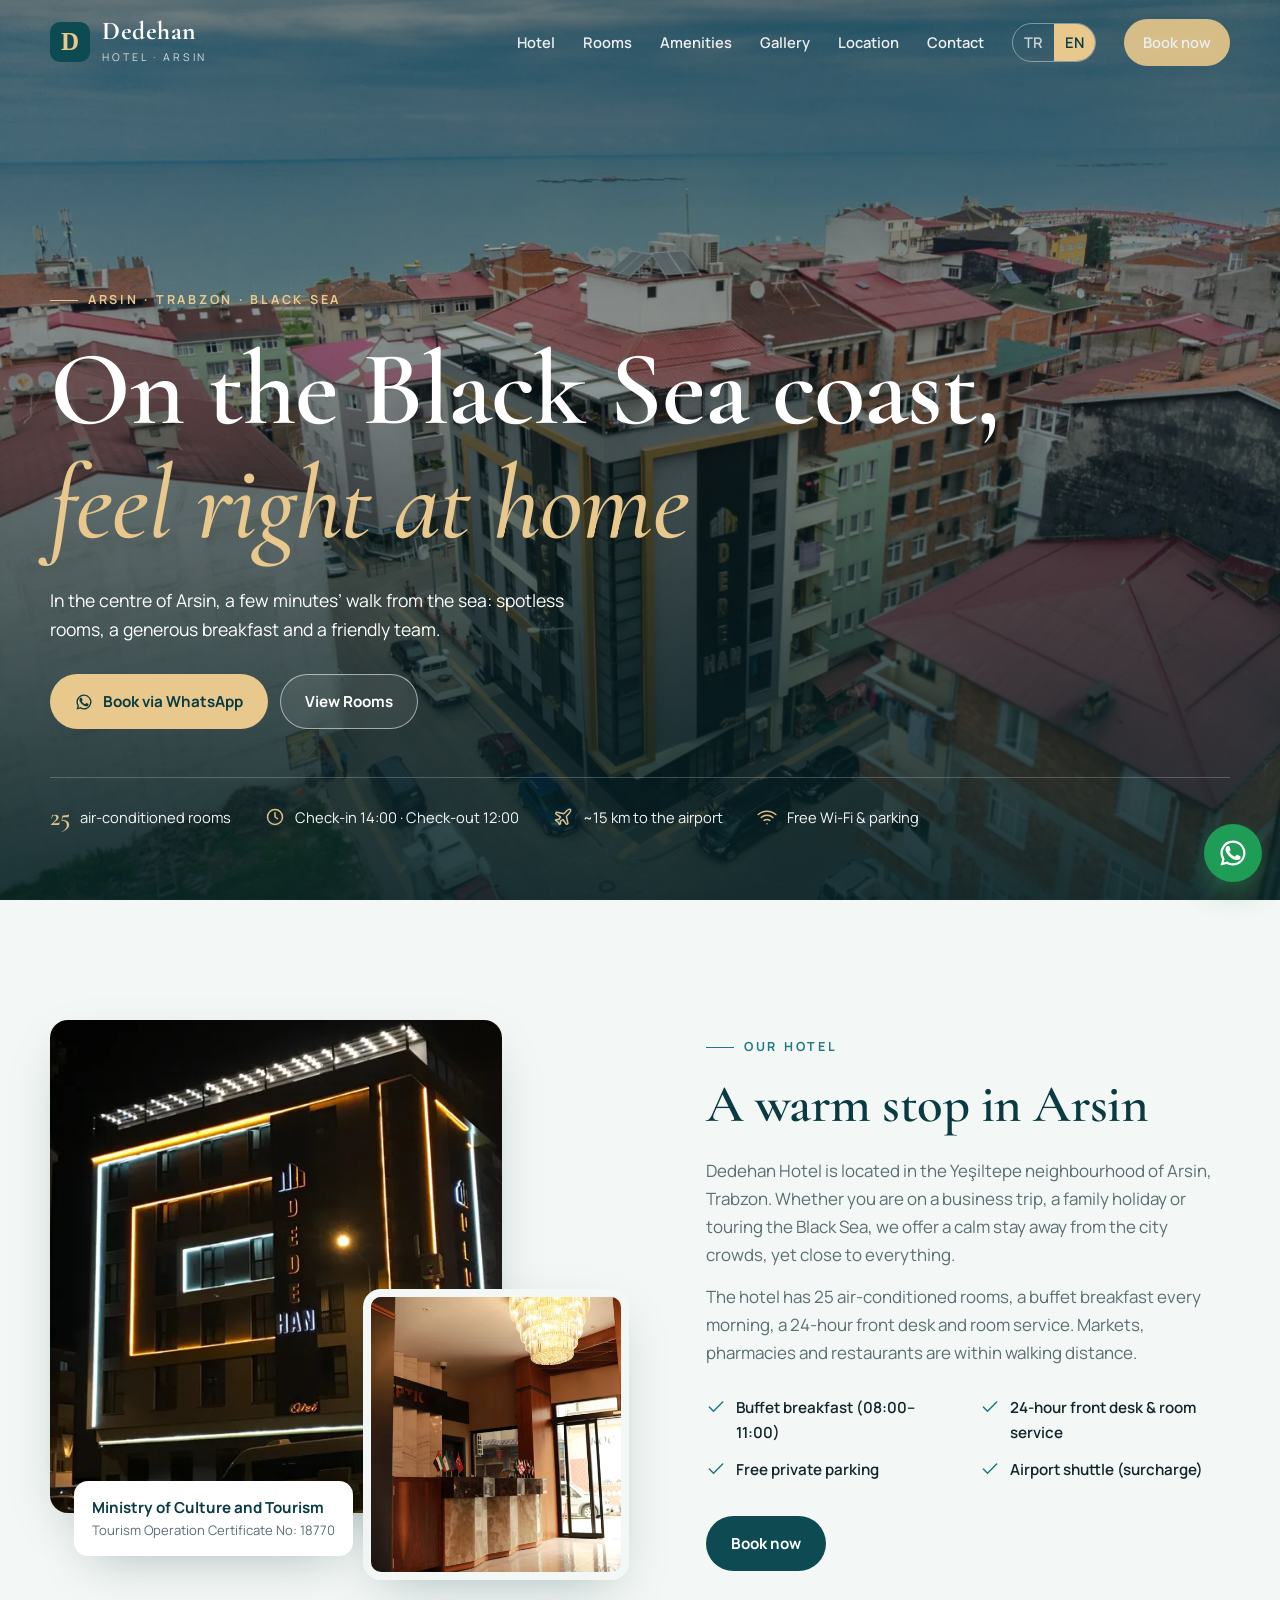
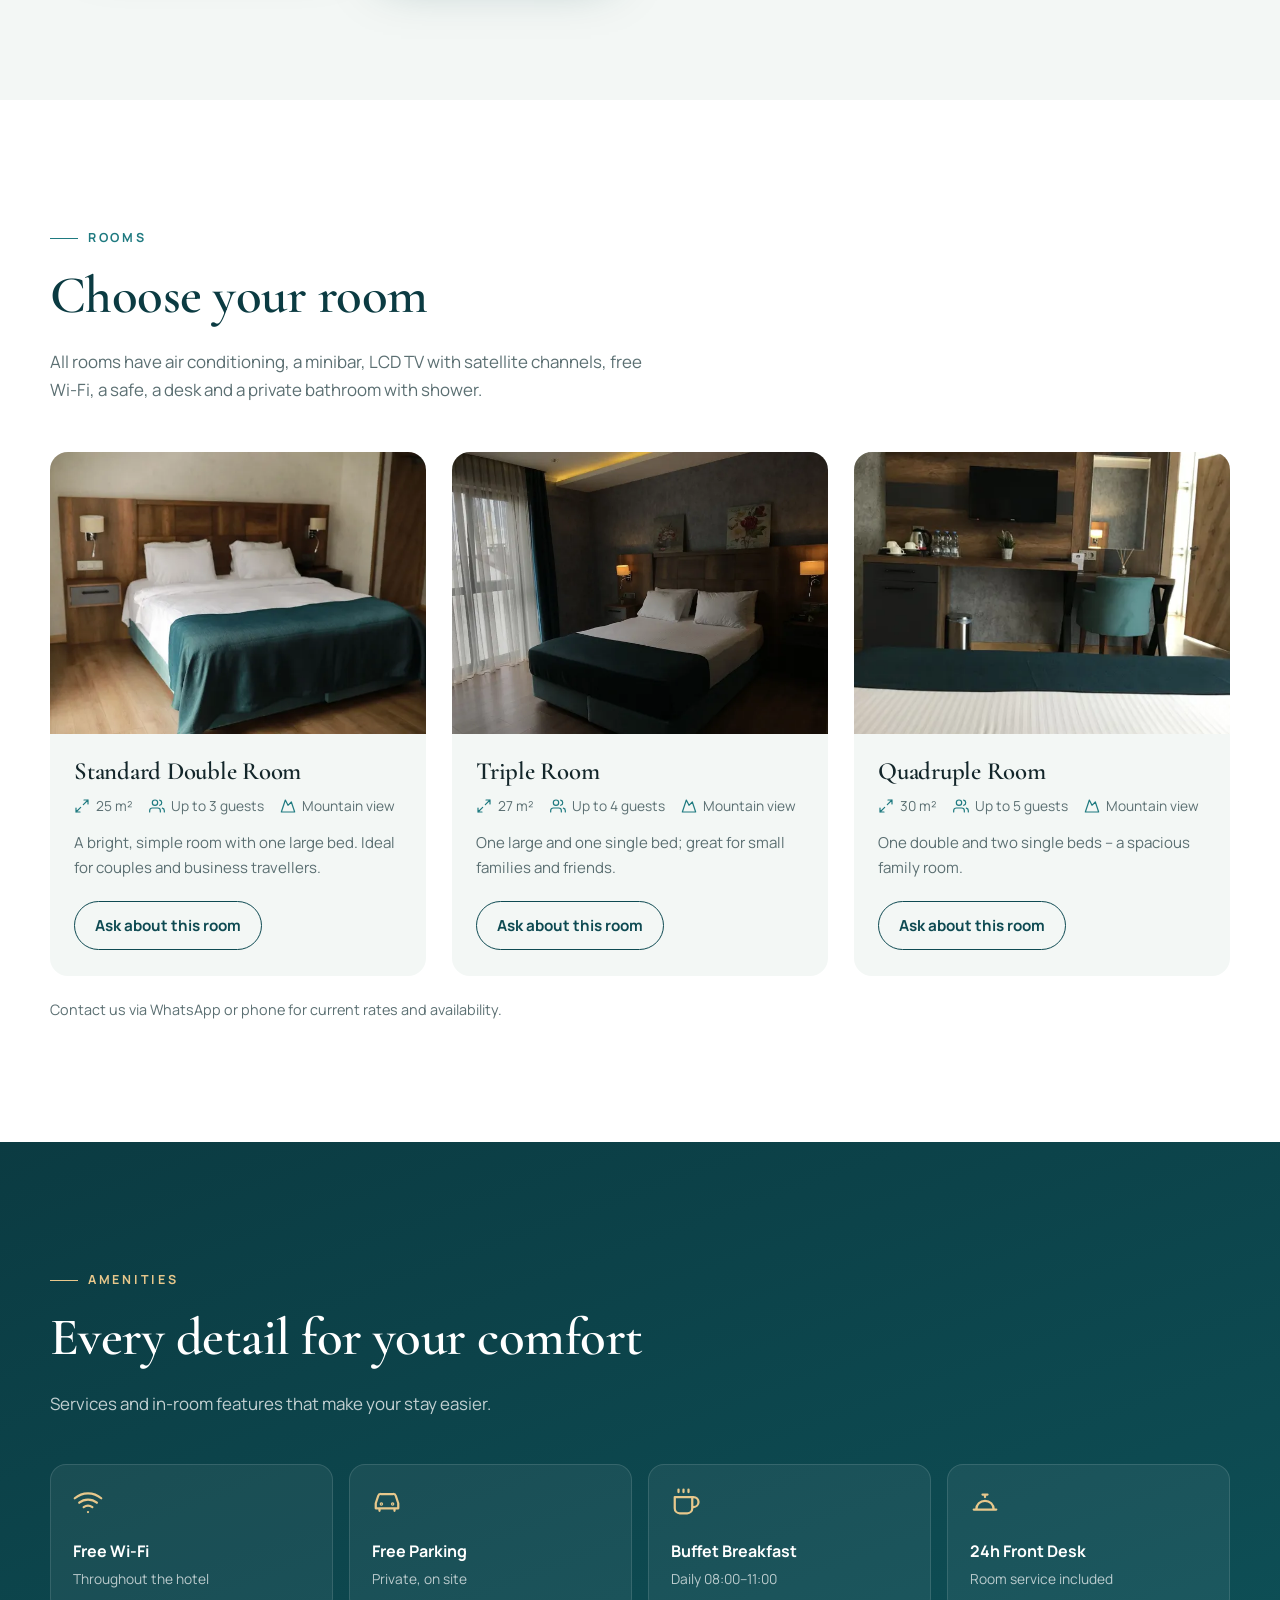
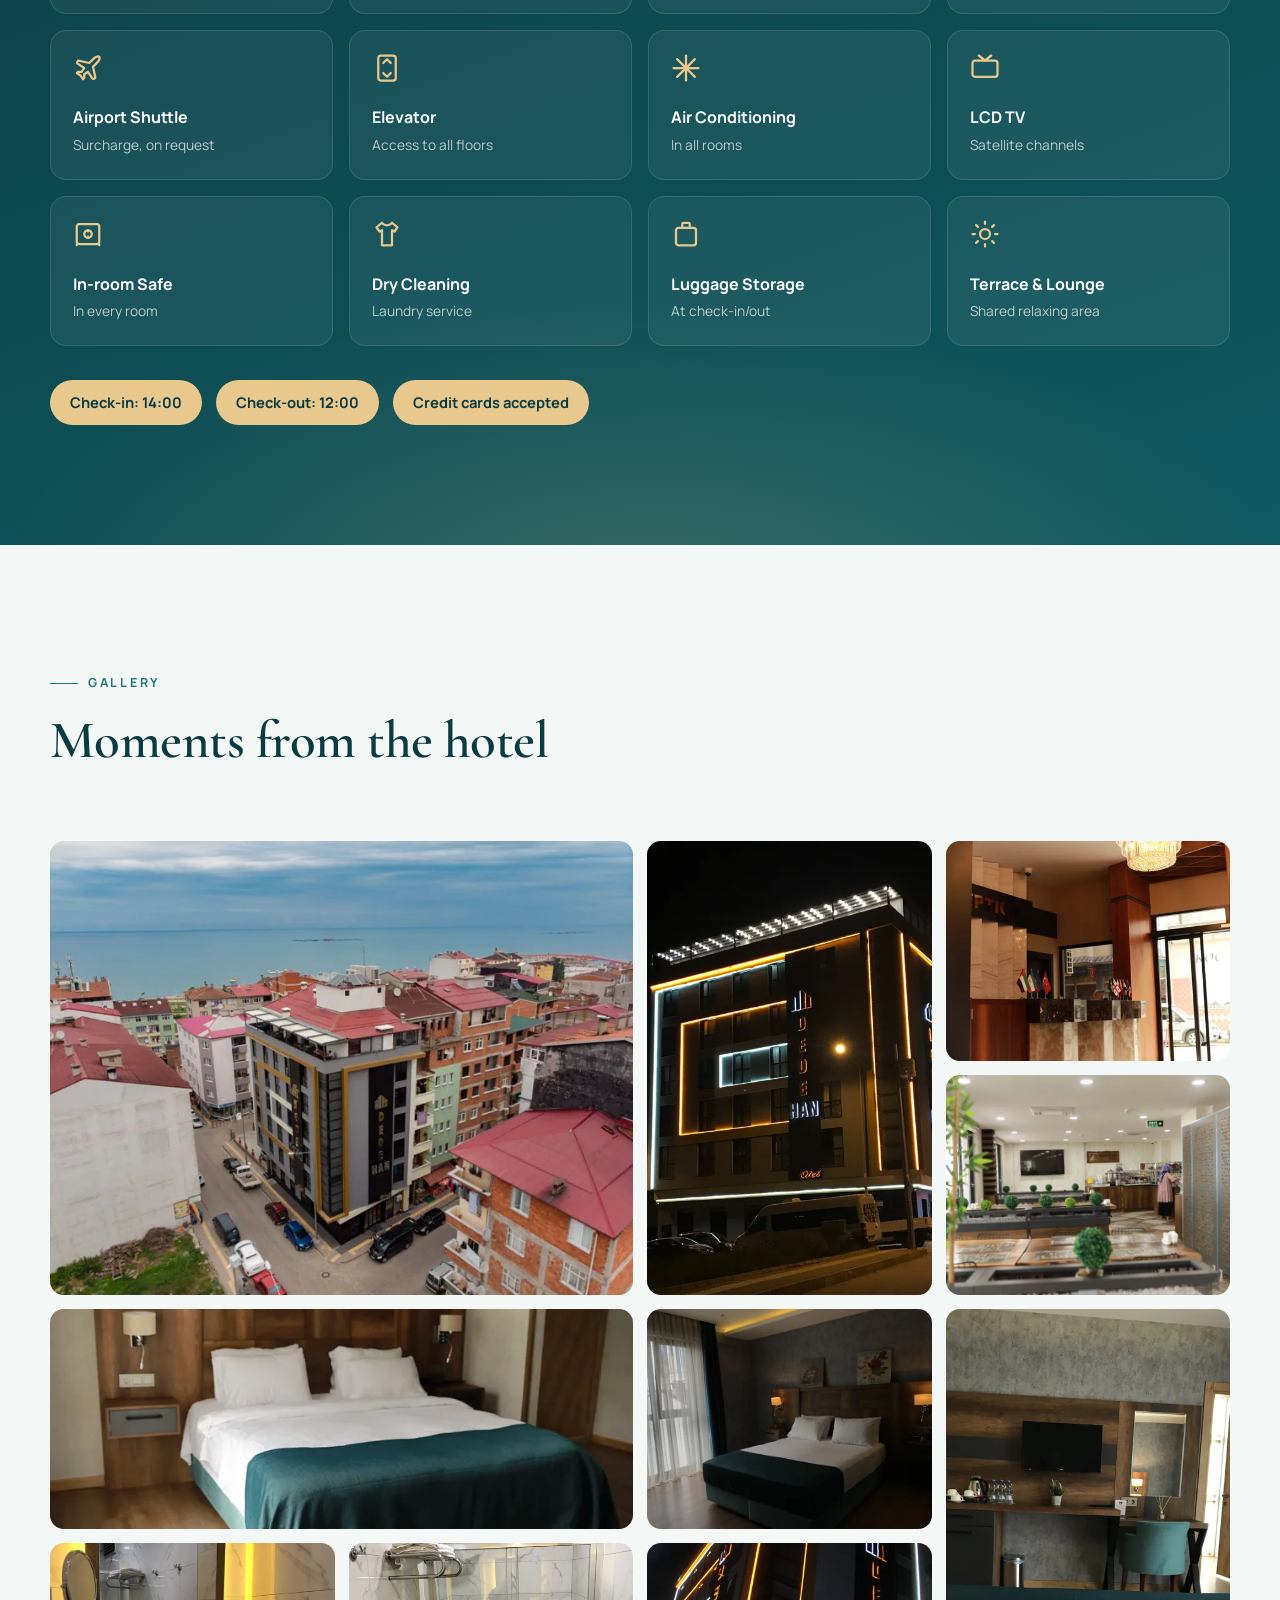
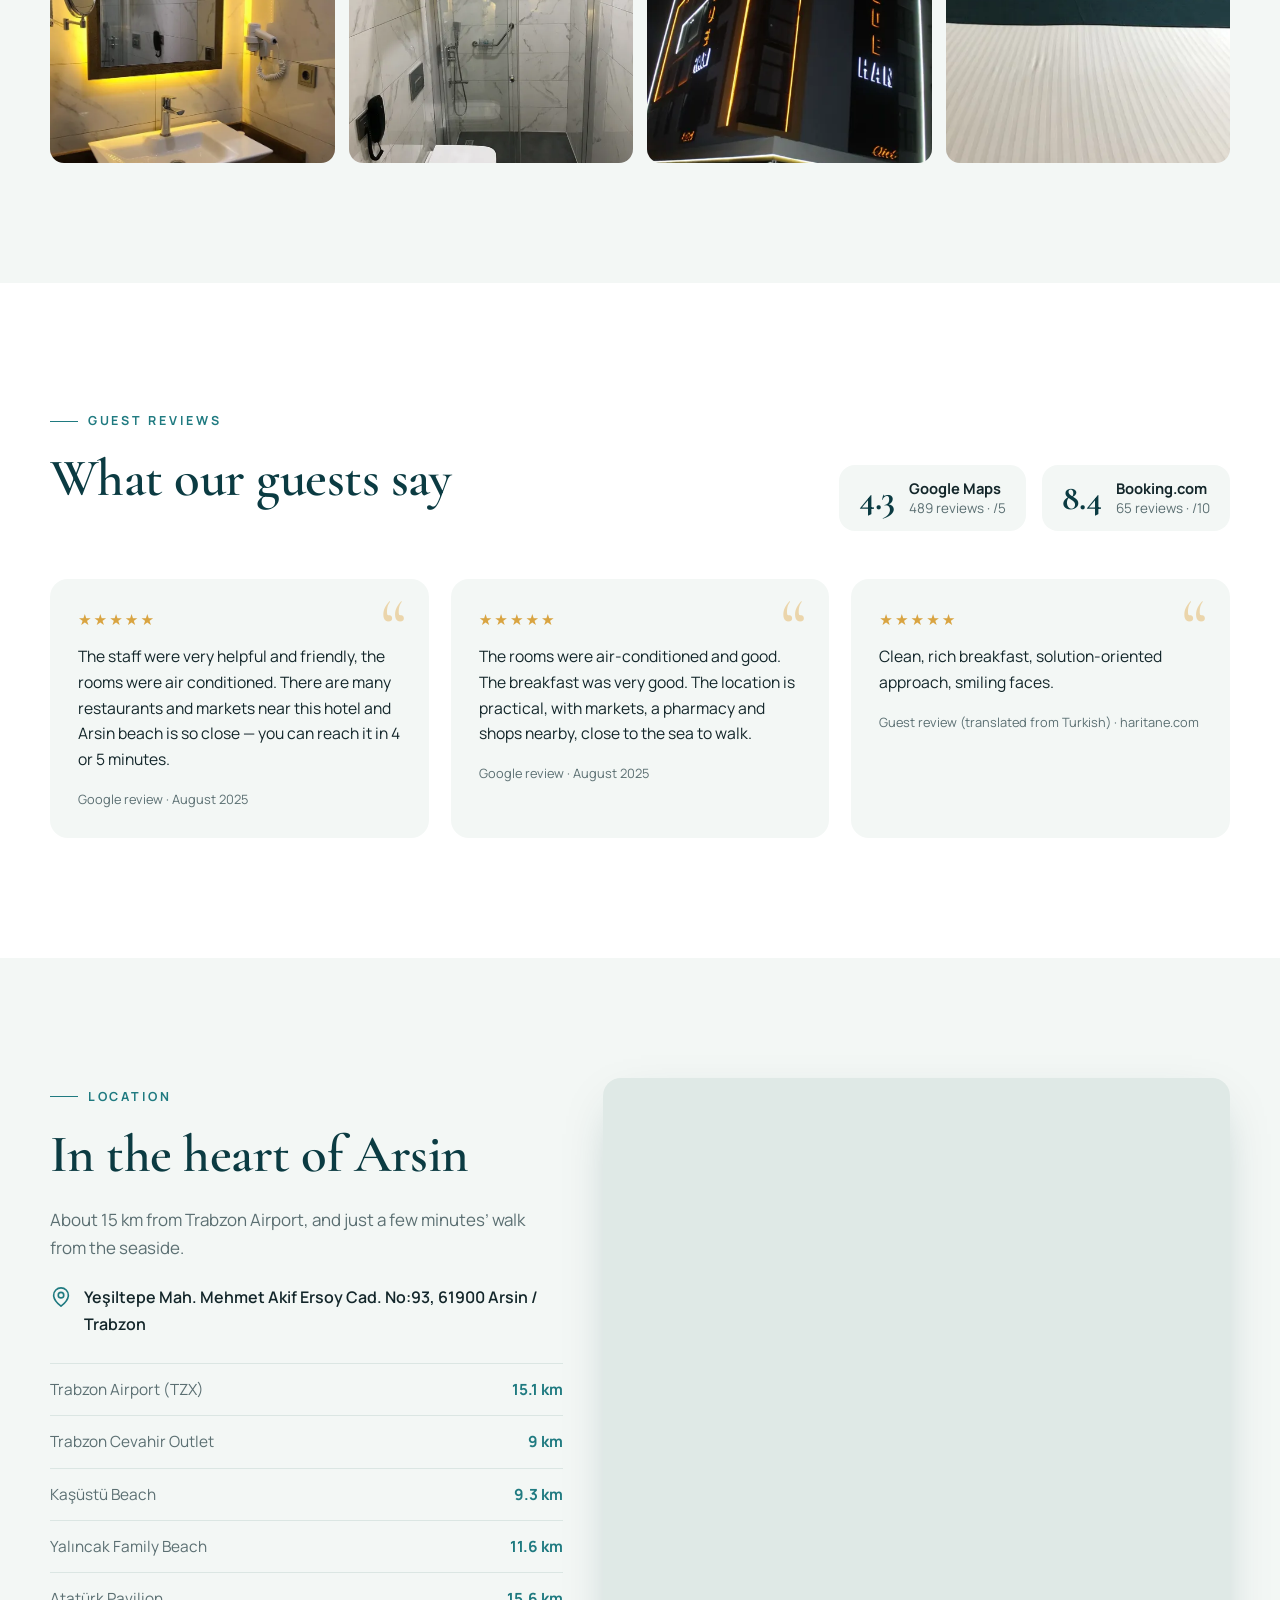
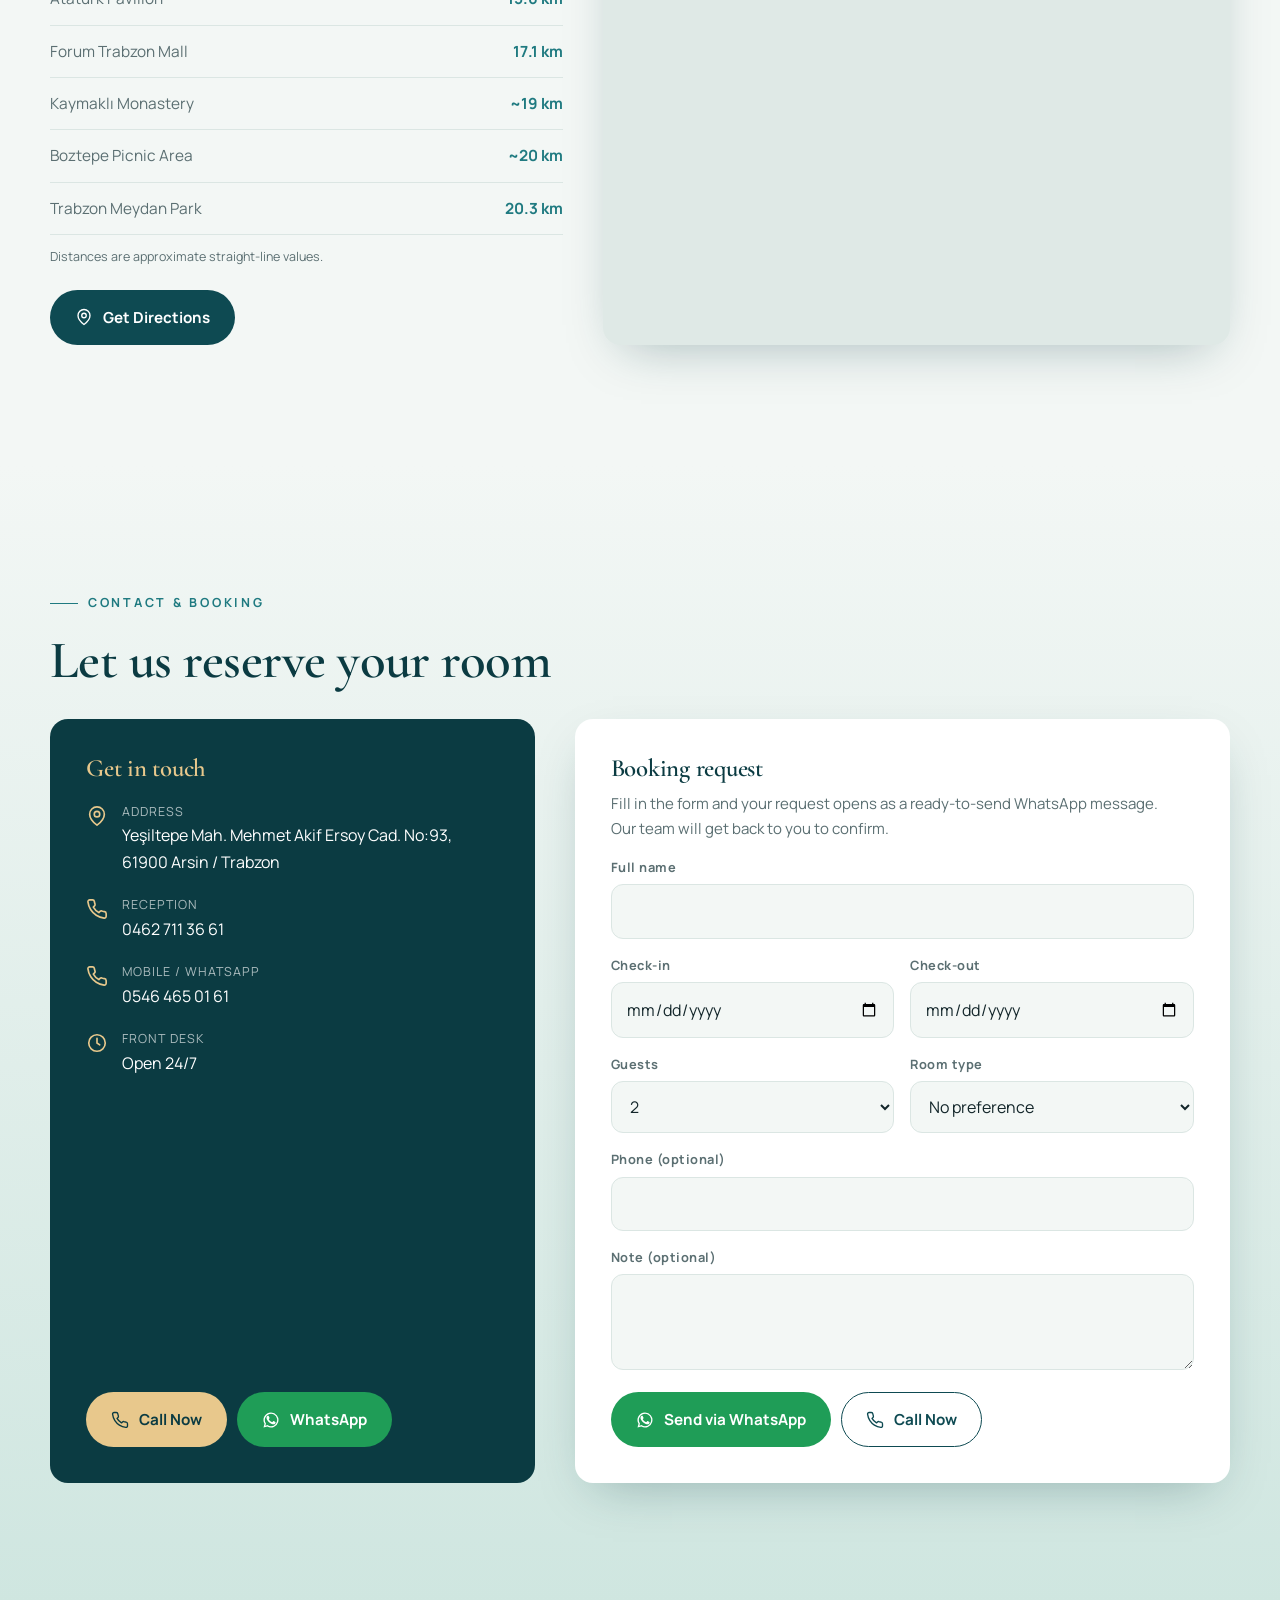
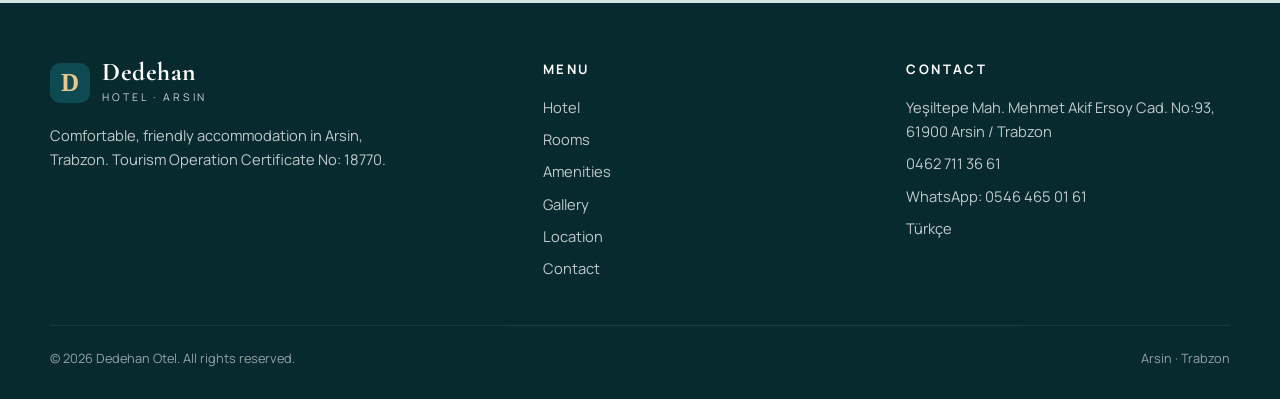
==== commit 932e8d9f: "Update Google review count" ====
--- a/en/index.html
+++ b/en/index.html
@@ -26,7 +26,7 @@
 <link href="https://fonts.googleapis.com/css2?family=Cormorant+Garamond:ital,wght@0,500;0,600;0,700;1,500&family=Manrope:wght@400;600;700&display=swap" rel="stylesheet">
 <link rel="preload" as="image" href="../assets/img/havadan-deniz.webp">
 <link rel="stylesheet" href="../css/style.css">
-<script type="application/ld+json">{"@context": "https://schema.org", "@type": "Hotel", "name": "Dedehan Otel", "alternateName": "Dedehan Hotel", "url": "https://adilmertdev.github.io/dedehan-otel/en/", "image": ["https://adilmertdev.github.io/dedehan-otel/assets/img/havadan-deniz.webp", "https://adilmertdev.github.io/dedehan-otel/assets/img/dis-cephe-gece.webp"], "description": "Dedehan Hotel in Arsin, Trabzon: 25 air-conditioned rooms, buffet breakfast, free parking and a 24-hour front desk. About 15 km from Trabzon Airport.", "telephone": "+904627113661", "address": {"@type": "PostalAddress", "streetAddress": "Yeşiltepe Mah. Mehmet Akif Ersoy Cad. No:93", "addressLocality": "Arsin", "addressRegion": "Trabzon", "postalCode": "61900", "addressCountry": "TR"}, "geo": {"@type": "GeoCoordinates", "latitude": 40.953379, "longitude": 39.935476}, "checkinTime": "14:00", "checkoutTime": "12:00", "numberOfRooms": 25, "amenityFeature": [{"@type": "LocationFeatureSpecification", "name": "Free WiFi", "value": true}, {"@type": "LocationFeatureSpecification", "name": "Free parking", "value": true}, {"@type": "LocationFeatureSpecification", "name": "24-hour front desk", "value": true}, {"@type": "LocationFeatureSpecification", "name": "Room service", "value": true}, {"@type": "LocationFeatureSpecification", "name": "Airport shuttle", "value": true}, {"@type": "LocationFeatureSpecification", "name": "Elevator", "value": true}, {"@type": "LocationFeatureSpecification", "name": "Air conditioning", "value": true}, {"@type": "LocationFeatureSpecification", "name": "Breakfast", "value": true}], "aggregateRating": {"@type": "AggregateRating", "ratingValue": 4.3, "bestRating": 5, "reviewCount": 487}}</script>
+<script type="application/ld+json">{"@context": "https://schema.org", "@type": "Hotel", "name": "Dedehan Otel", "alternateName": "Dedehan Hotel", "url": "https://adilmertdev.github.io/dedehan-otel/en/", "image": ["https://adilmertdev.github.io/dedehan-otel/assets/img/havadan-deniz.webp", "https://adilmertdev.github.io/dedehan-otel/assets/img/dis-cephe-gece.webp"], "description": "Dedehan Hotel in Arsin, Trabzon: 25 air-conditioned rooms, buffet breakfast, free parking and a 24-hour front desk. About 15 km from Trabzon Airport.", "telephone": "+904627113661", "address": {"@type": "PostalAddress", "streetAddress": "Yeşiltepe Mah. Mehmet Akif Ersoy Cad. No:93", "addressLocality": "Arsin", "addressRegion": "Trabzon", "postalCode": "61900", "addressCountry": "TR"}, "geo": {"@type": "GeoCoordinates", "latitude": 40.953379, "longitude": 39.935476}, "checkinTime": "14:00", "checkoutTime": "12:00", "numberOfRooms": 25, "amenityFeature": [{"@type": "LocationFeatureSpecification", "name": "Free WiFi", "value": true}, {"@type": "LocationFeatureSpecification", "name": "Free parking", "value": true}, {"@type": "LocationFeatureSpecification", "name": "24-hour front desk", "value": true}, {"@type": "LocationFeatureSpecification", "name": "Room service", "value": true}, {"@type": "LocationFeatureSpecification", "name": "Airport shuttle", "value": true}, {"@type": "LocationFeatureSpecification", "name": "Elevator", "value": true}, {"@type": "LocationFeatureSpecification", "name": "Air conditioning", "value": true}, {"@type": "LocationFeatureSpecification", "name": "Breakfast", "value": true}], "aggregateRating": {"@type": "AggregateRating", "ratingValue": 4.3, "bestRating": 5, "reviewCount": 489}}</script>
 </head>
 <body>
 <header class="hdr"><div class="wrap">
@@ -71,7 +71,7 @@
 </div></section>
 
 <section id="yorumlar" class="reviews"><div class="wrap">
-<div class="sec-head"><div><span class="eyebrow rv">Guest Reviews</span><h2 class="rv d1">What our guests say</h2></div><div class="scores rv d2"><div class="score"><b>4.3</b><span><strong>Google Maps</strong>487 reviews · /5</span></div><div class="score"><b>8.4</b><span><strong>Booking.com</strong>65 reviews · /10</span></div></div></div>
+<div class="sec-head"><div><span class="eyebrow rv">Guest Reviews</span><h2 class="rv d1">What our guests say</h2></div><div class="scores rv d2"><div class="score"><b>4.3</b><span><strong>Google Maps</strong>489 reviews · /5</span></div><div class="score"><b>8.4</b><span><strong>Booking.com</strong>65 reviews · /10</span></div></div></div>
 <div class="rev-grid"><blockquote class="rev rv d0"><div class="stars" aria-label="5/5">★★★★★</div><p>The staff were very helpful and friendly, the rooms were air conditioned. There are many restaurants and markets near this hotel and Arsin beach is so close — you can reach it in 4 or 5 minutes.</p><small>Google review · August 2025</small></blockquote><blockquote class="rev rv d1"><div class="stars" aria-label="5/5">★★★★★</div><p>The rooms were air-conditioned and good. The breakfast was very good. The location is practical, with markets, a pharmacy and shops nearby, close to the sea to walk.</p><small>Google review · August 2025</small></blockquote><blockquote class="rev rv d2"><div class="stars" aria-label="5/5">★★★★★</div><p>Clean, rich breakfast, solution-oriented approach, smiling faces.</p><small>Guest review (translated from Turkish) · haritane.com</small></blockquote></div>
 </div></section>
 
